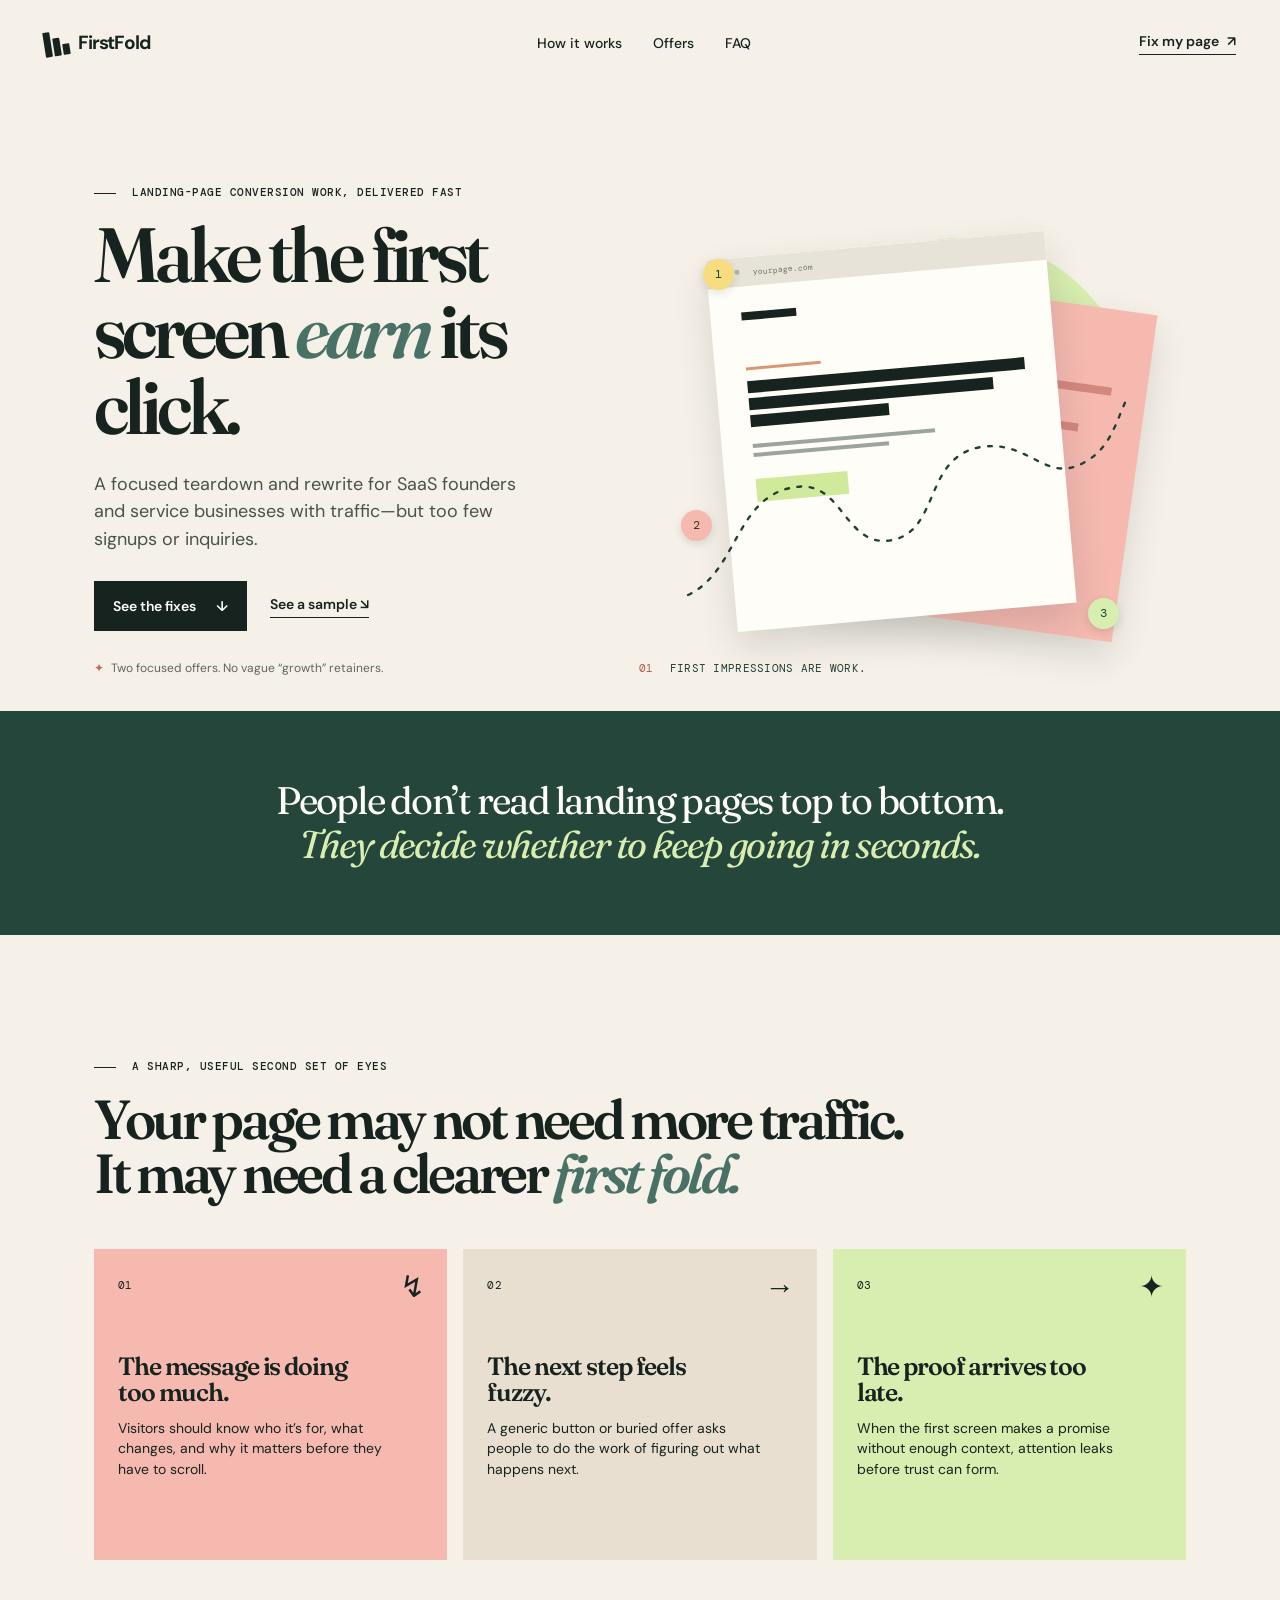
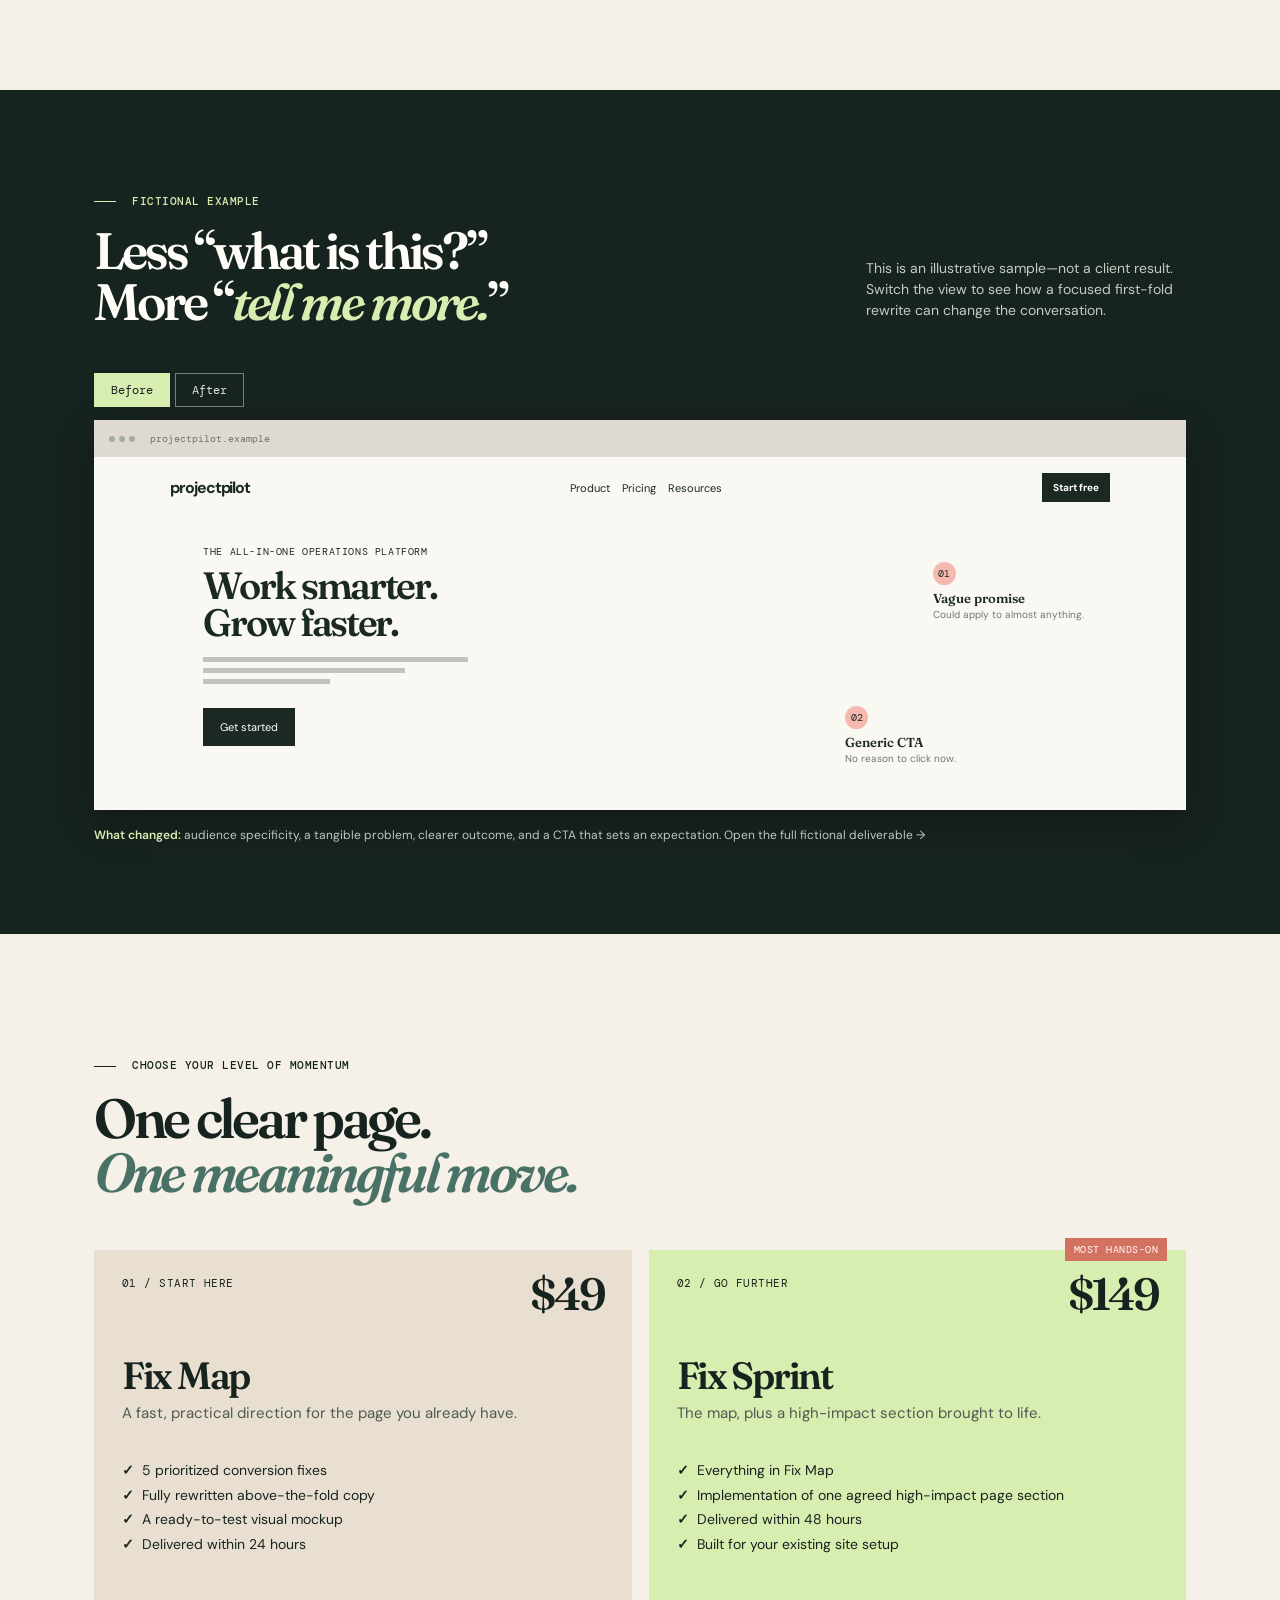
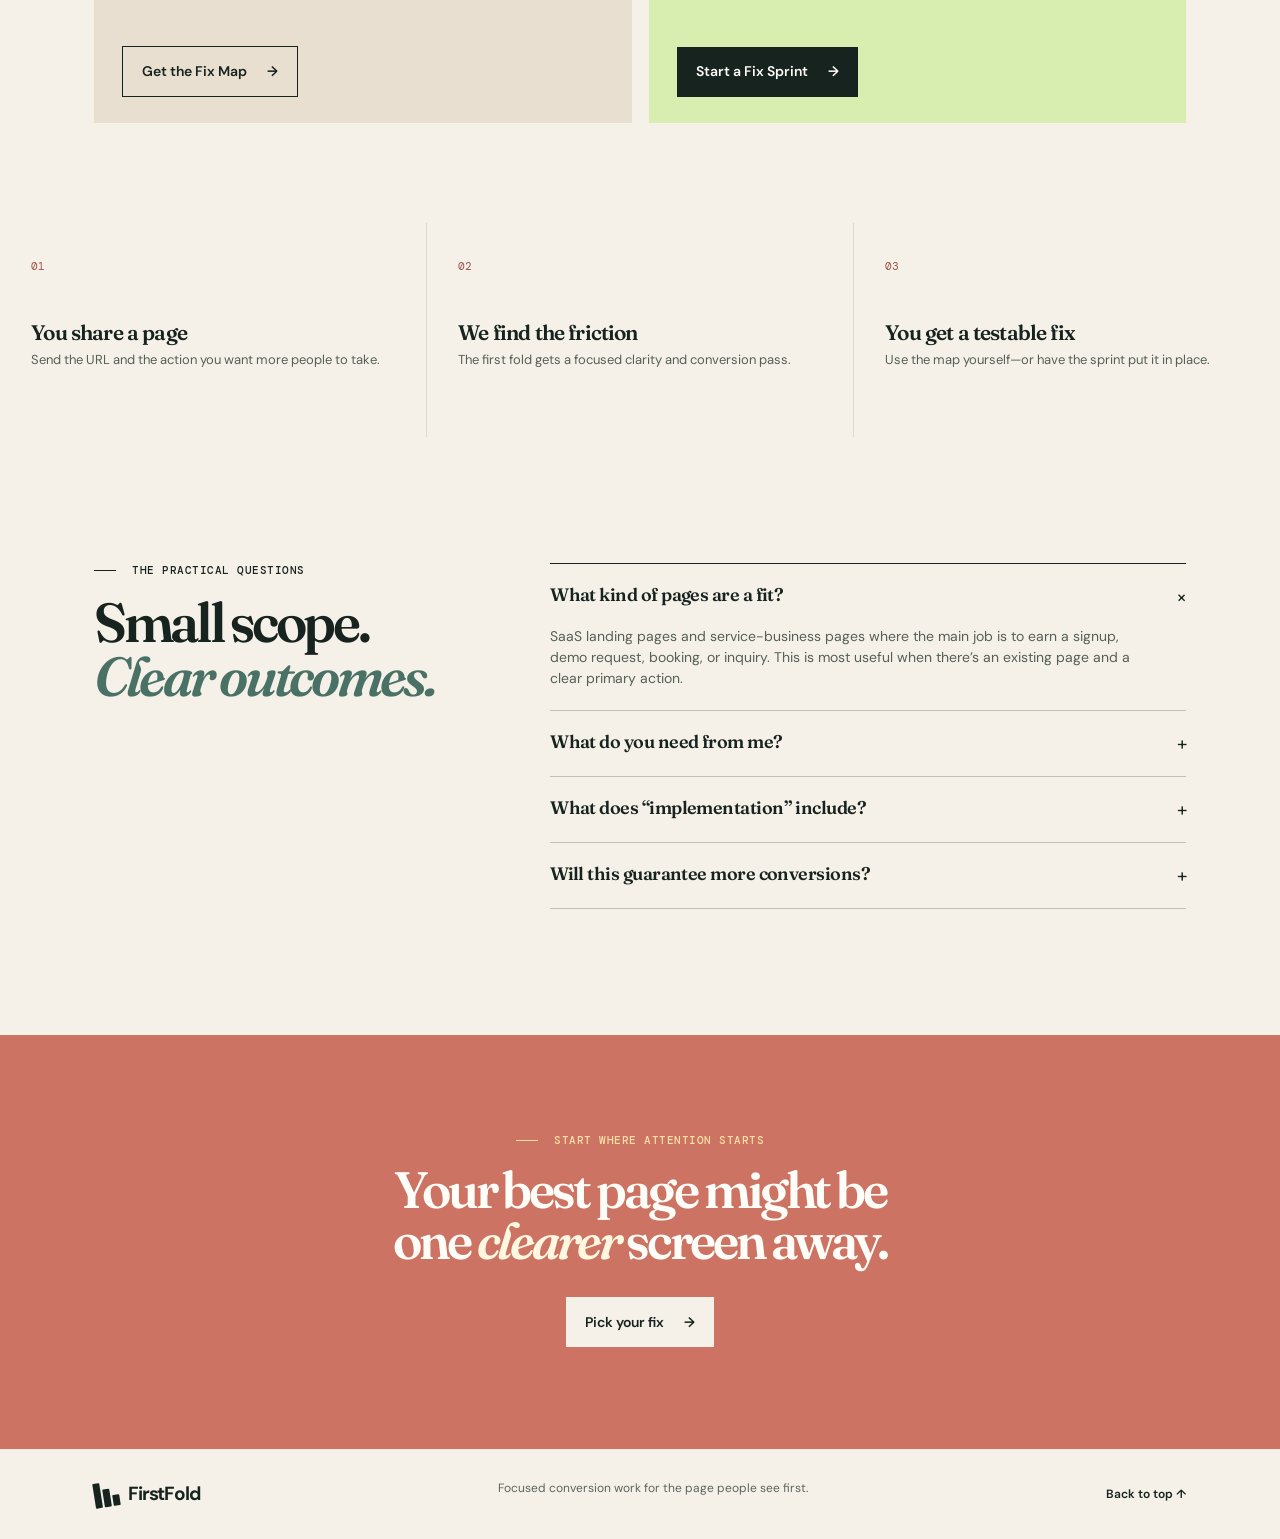
==== index.html @ fd140267 "Launch FirstFold conversion audit service" ====
<!doctype html>
<html lang="en">
  <head>
    <meta charset="utf-8" />
    <meta name="viewport" content="width=device-width, initial-scale=1" />
    <meta name="description" content="FirstFold finds and fixes the first-screen friction holding your landing page back." />
    <title>FirstFold — Make the first screen earn its click</title>
    <link rel="preconnect" href="https://fonts.googleapis.com" />
    <link rel="preconnect" href="https://fonts.gstatic.com" crossorigin />
    <link href="https://fonts.googleapis.com/css2?family=DM+Mono:wght@400;500&family=DM+Sans:opsz,wght@9..40,400;9..40,500;9..40,600;9..40,700&family=Fraunces:opsz,wght@9..144,600;9..144,700&display=swap" rel="stylesheet" />
    <link rel="stylesheet" href="styles.css" />
  </head>
  <body>
    <a class="skip-link" href="#main">Skip to content</a>

    <header class="site-header">
      <a class="brand" href="#top" aria-label="FirstFold home">
        <span class="brand-mark" aria-hidden="true"><i></i><i></i><i></i></span>
        <span>FirstFold</span>
      </a>
      <nav aria-label="Main navigation">
        <a href="#how-it-works">How it works</a>
        <a href="#offers">Offers</a>
        <a href="#faq">FAQ</a>
      </nav>
      <a class="header-cta" href="#offers">Fix my page <span aria-hidden="true">↗</span></a>
    </header>

    <main id="main">
      <section class="hero section" id="top">
        <div class="hero-copy">
          <p class="eyebrow"><span></span> Landing-page conversion work, delivered fast</p>
          <h1>Make the first screen <em>earn</em> its click.</h1>
          <p class="hero-lede">A focused teardown and rewrite for SaaS founders and service businesses with traffic—but too few signups or inquiries.</p>
          <div class="hero-actions">
            <a class="button button-dark" href="#offers">See the fixes <span aria-hidden="true">↓</span></a>
            <a class="text-link" href="#sample">See a sample <span aria-hidden="true">↘</span></a>
          </div>
          <p class="micro-proof"><span class="tiny-spark" aria-hidden="true">✦</span> Two focused offers. No vague “growth” retainers.</p>
        </div>

        <div class="hero-visual" aria-label="Illustration of a landing page being improved">
          <div class="sun-disc"></div>
          <div class="paper paper-back">
            <div class="paper-topline"></div>
            <div class="paper-lines"><i></i><i></i><i></i></div>
          </div>
          <div class="paper paper-front">
            <div class="browser-bar"><b></b><b></b><b></b><span>yourpage.com</span></div>
            <div class="page-body">
              <div class="mini-logo"></div>
              <div class="mini-eyebrow"></div>
              <div class="mini-heading"><i></i><i></i><i></i></div>
              <div class="mini-copy"><i></i><i></i></div>
              <div class="mini-button"></div>
            </div>
          </div>
          <div class="correction c-one">1</div>
          <div class="correction c-two">2</div>
          <div class="correction c-three">3</div>
          <svg class="scribble" viewBox="0 0 580 460" fill="none" aria-hidden="true"><path d="M52 397C107 371 102 286 172 282c44-2 48 65 95 57 53-9 34-89 96-99 54-8 70 45 116 12 22-15 28-42 39-65" stroke="currentColor" stroke-width="2.5" stroke-linecap="round" stroke-dasharray="4 9"/></svg>
          <p class="visual-note"><span>01</span> First impressions are work.</p>
        </div>
      </section>

      <section class="problem-band">
        <p>People don’t read landing pages top to bottom.</p>
        <p class="problem-emphasis">They decide whether to keep going in seconds.</p>
      </section>

      <section class="section diagnosis" id="how-it-works">
        <div class="section-intro">
          <p class="eyebrow"><span></span> A sharp, useful second set of eyes</p>
          <h2>Your page may not need more traffic.<br />It may need a clearer <em>first fold.</em></h2>
        </div>
        <div class="diagnosis-grid">
          <article class="diagnosis-card card-rose">
            <span class="card-number">01</span>
            <h3>The message is doing too much.</h3>
            <p>Visitors should know who it’s for, what changes, and why it matters before they have to scroll.</p>
            <span class="card-symbol" aria-hidden="true">↯</span>
          </article>
          <article class="diagnosis-card card-cream">
            <span class="card-number">02</span>
            <h3>The next step feels fuzzy.</h3>
            <p>A generic button or buried offer asks people to do the work of figuring out what happens next.</p>
            <span class="card-symbol" aria-hidden="true">→</span>
          </article>
          <article class="diagnosis-card card-green">
            <span class="card-number">03</span>
            <h3>The proof arrives too late.</h3>
            <p>When the first screen makes a promise without enough context, attention leaks before trust can form.</p>
            <span class="card-symbol" aria-hidden="true">✦</span>
          </article>
        </div>
      </section>

      <section class="sample-section" id="sample">
        <div class="sample-heading">
          <div>
            <p class="eyebrow eyebrow-light"><span></span> Fictional example</p>
            <h2>Less “what is this?”<br />More “<em>tell me more.</em>”</h2>
          </div>
          <p>This is an illustrative sample—not a client result. Switch the view to see how a focused first-fold rewrite can change the conversation.</p>
        </div>
        <div class="sample-controls" role="group" aria-label="Choose sample view">
          <button class="view-toggle is-active" type="button" data-view="before" aria-pressed="true">Before</button>
          <button class="view-toggle" type="button" data-view="after" aria-pressed="false">After</button>
        </div>
        <div class="sample-browser before" data-sample-browser>
          <div class="sample-browser-bar"><span class="sample-dots" aria-hidden="true"><i></i><i></i><i></i></span><span>projectpilot.example</span></div>
          <div class="sample-page">
            <div class="sample-nav"><strong>projectpilot</strong><span>Product &nbsp;&nbsp; Pricing &nbsp;&nbsp; Resources</span><b>Start free</b></div>
            <div class="before-content">
              <p>THE ALL-IN-ONE OPERATIONS PLATFORM</p>
              <h3>Work smarter.<br />Grow faster.</h3>
              <div class="sample-text-lines"><i></i><i></i><i></i></div>
              <button type="button">Get started</button>
            </div>
            <div class="after-content">
              <p>FOR 5–30 PERSON AGENCIES</p>
              <h3>Stop losing profitable work<br />to scattered project handoffs.</h3>
              <div class="after-copy">ProjectPilot puts briefs, ownership, and client approvals in one calm workspace—so your team can move from “who has this?” to done.</div>
              <button type="button">See how your team would use it <span aria-hidden="true">→</span></button>
              <small>Set up in a week. Built for client-service teams.</small>
            </div>
            <div class="sample-annotation annotation-one"><span>01</span><strong data-annotation-title>Vague promise</strong><p data-annotation-copy>Could apply to almost anything.</p></div>
            <div class="sample-annotation annotation-two"><span>02</span><strong data-annotation-two-title>Generic CTA</strong><p data-annotation-two-copy>No reason to click now.</p></div>
          </div>
        </div>
        <p class="sample-caption"><span>What changed:</span> audience specificity, a tangible problem, clearer outcome, and a CTA that sets an expectation. <a href="sample-report.html">Open the full fictional deliverable →</a></p>
      </section>

      <section class="section offers" id="offers">
        <div class="offers-heading">
          <p class="eyebrow"><span></span> Choose your level of momentum</p>
          <h2>One clear page.<br /><em>One meaningful move.</em></h2>
        </div>
        <div class="offer-grid">
          <article class="offer-card">
            <div class="offer-top"><span class="offer-index">01 / START HERE</span><span class="offer-price">$49</span></div>
            <h3>Fix Map</h3>
            <p class="offer-summary">A fast, practical direction for the page you already have.</p>
            <ul>
              <li>5 prioritized conversion fixes</li>
              <li>Fully rewritten above-the-fold copy</li>
              <li>A ready-to-test visual mockup</li>
              <li>Delivered within 24 hours</li>
            </ul>
            <a class="button button-outline checkout-link" data-checkout="fixMap" href="https://github.com/zaka33333-hash/firstfold/issues/new?template=audit-request.yml">Get the Fix Map <span aria-hidden="true">→</span></a>
          </article>
          <article class="offer-card offer-featured">
            <div class="popular-tag">MOST HANDS-ON</div>
            <div class="offer-top"><span class="offer-index">02 / GO FURTHER</span><span class="offer-price">$149</span></div>
            <h3>Fix Sprint</h3>
            <p class="offer-summary">The map, plus a high-impact section brought to life.</p>
            <ul>
              <li>Everything in Fix Map</li>
              <li>Implementation of one agreed high-impact page section</li>
              <li>Delivered within 48 hours</li>
              <li>Built for your existing site setup</li>
            </ul>
            <a class="button button-dark checkout-link" data-checkout="fixSprint" href="https://github.com/zaka33333-hash/firstfold/issues/new?template=audit-request.yml">Start a Fix Sprint <span aria-hidden="true">→</span></a>
          </article>
        </div>
        <div class="checkout-status" id="checkout-status" role="status" aria-live="polite" hidden></div>
      </section>

      <section class="process-strip">
        <div><span>01</span><strong>You share a page</strong><p>Send the URL and the action you want more people to take.</p></div>
        <div><span>02</span><strong>We find the friction</strong><p>The first fold gets a focused clarity and conversion pass.</p></div>
        <div><span>03</span><strong>You get a testable fix</strong><p>Use the map yourself—or have the sprint put it in place.</p></div>
      </section>

      <section class="faq section" id="faq">
        <div class="faq-title"><p class="eyebrow"><span></span> The practical questions</p><h2>Small scope.<br /><em>Clear outcomes.</em></h2></div>
        <div class="faq-list">
          <details open><summary>What kind of pages are a fit?<span aria-hidden="true">+</span></summary><p>SaaS landing pages and service-business pages where the main job is to earn a signup, demo request, booking, or inquiry. This is most useful when there’s an existing page and a clear primary action.</p></details>
          <details><summary>What do you need from me?<span aria-hidden="true">+</span></summary><p>The page URL, the primary action you want visitors to take, and any relevant context about your offer or audience. For a Fix Sprint, we’ll also confirm the single section to implement.</p></details>
          <details><summary>What does “implementation” include?<span aria-hidden="true">+</span></summary><p>One agreed high-impact page section, implemented in the practical format your current site allows. It doesn’t include a full redesign, new site build, or ongoing development work.</p></details>
          <details><summary>Will this guarantee more conversions?<span aria-hidden="true">+</span></summary><p>No. Conversion depends on traffic quality, offer, market, and much more. FirstFold gives you a sharper page and a concrete change to test—not a promise of a particular result.</p></details>
        </div>
      </section>

      <section class="closing">
        <p class="eyebrow eyebrow-light"><span></span> Start where attention starts</p>
        <h2>Your best page might be<br />one <em>clearer</em> screen away.</h2>
        <a class="button button-light" href="#offers">Pick your fix <span aria-hidden="true">→</span></a>
      </section>
    </main>

    <footer>
      <a class="brand" href="#top"><span class="brand-mark" aria-hidden="true"><i></i><i></i><i></i></span><span>FirstFold</span></a>
      <p>Focused conversion work for the page people see first.</p>
      <a href="#top">Back to top ↑</a>
    </footer>
    <script src="script.js"></script>
  </body>
</html>
---- styles.css ----
:root {
  --ink: #17231f;
  --muted: #5d675f;
  --cream: #f5f0e8;
  --paper: #fffdf8;
  --line: #d9d5cb;
  --green: #d8edb0;
  --moss: #25463b;
  --rose: #f5b9b0;
  --yellow: #f7dd80;
  --display: "Fraunces", Georgia, serif;
  --sans: "DM Sans", Arial, sans-serif;
  --mono: "DM Mono", monospace;
}

* { box-sizing: border-box; }
html { scroll-behavior: smooth; }
body { margin: 0; color: var(--ink); background: var(--cream); font-family: var(--sans); font-size: 16px; line-height: 1.5; }
a { color: inherit; text-decoration: none; }
button { font: inherit; }
.skip-link { position: fixed; z-index: 20; top: -100px; left: 1rem; background: var(--ink); color: white; padding: .75rem 1rem; }
.skip-link:focus { top: 1rem; }
.site-header { max-width: 1260px; height: 86px; margin: auto; padding: 0 34px; display: flex; align-items: center; justify-content: space-between; }
.brand { display: inline-flex; align-items: center; gap: 9px; font-size: 19px; font-weight: 700; letter-spacing: -.06em; }
.brand-mark { width: 25px; height: 25px; display: inline-flex; gap: 2px; transform: rotate(-9deg); }
.brand-mark i { display: block; width: 7px; background: var(--ink); border-radius: 1px; }
.brand-mark i:nth-child(1) { height: 25px; }.brand-mark i:nth-child(2) { height: 18px; margin-top: 7px; }.brand-mark i:nth-child(3) { height: 11px; margin-top: 14px; }
nav { display: flex; gap: 31px; font-size: 14px; font-weight: 500; }
nav a:hover, footer > a:last-child:hover { text-decoration: underline; text-underline-offset: 4px; }
.header-cta { border-bottom: 1px solid var(--ink); font-size: 14px; font-weight: 600; padding-bottom: 2px; }
.header-cta span { margin-left: 5px; }
.section { max-width: 1160px; margin: auto; padding-left: 34px; padding-right: 34px; }
.hero { min-height: 625px; padding-top: 77px; display: grid; grid-template-columns: .95fr 1.05fr; gap: 50px; align-items: center; }
.eyebrow { margin: 0 0 18px; font: 500 11px/1.3 var(--mono); letter-spacing: .045em; text-transform: uppercase; }
.eyebrow span { display: inline-block; width: 22px; border-top: 1px solid currentColor; vertical-align: middle; margin-right: 9px; }
h1, h2, h3, p { margin-top: 0; }
h1, h2 { font-family: var(--display); letter-spacing: -.06em; line-height: .99; font-weight: 600; }
h1 { max-width: 590px; margin-bottom: 26px; font-size: clamp(3.6rem, 6vw, 5.85rem); }
h1 em, h2 em { color: #497166; font-style: italic; }
.hero-lede { max-width: 435px; margin-bottom: 28px; color: #48534c; font-size: 18px; line-height: 1.52; }
.hero-actions { display: flex; align-items: center; gap: 23px; }
.button { min-height: 50px; padding: 14px 19px; display: inline-flex; justify-content: center; align-items: center; gap: 20px; font-size: 14px; font-weight: 600; transition: transform .2s ease, background .2s ease; }
.button:hover { transform: translateY(-2px); }
.button-dark { background: var(--ink); color: #fffdf8; }
.button-outline { border: 1px solid var(--ink); }
.button-light { background: #f5f0e8; color: var(--ink); }
.text-link { border-bottom: 1px solid var(--ink); font-size: 14px; font-weight: 600; padding-bottom: 2px; }
.micro-proof { margin-top: 28px; color: var(--muted); font-size: 12px; }.tiny-spark { color: #c06a50; margin-right: 4px; }
.hero-visual { position: relative; min-height: 475px; color: #213f35; }
.sun-disc { position: absolute; width: 345px; height: 345px; top: 38px; right: 52px; background: var(--green); border-radius: 50%; }
.paper { position: absolute; box-shadow: 0 16px 36px rgba(35,43,36,.14); }
.paper-back { width: 300px; height: 330px; top: 93px; right: 50px; background: var(--rose); transform: rotate(8deg); padding: 35px; }
.paper-topline { width: 90px; border-top: 7px solid #c76e61; }.paper-lines { margin-top: 36px; }.paper-lines i { height: 8px; display: block; background: #d4877c; margin: 12px 0; }.paper-lines i:nth-child(2) { width: 73%; }.paper-lines i:nth-child(3) { width: 88%; }
.paper-front { width: 340px; height: 373px; top: 45px; right: 125px; background: var(--paper); transform: rotate(-5deg); overflow: hidden; }
.browser-bar { height: 29px; background: #e8e3d9; display: flex; align-items: center; padding: 0 10px; gap: 4px; font: 8px var(--mono); color: #69736b; }.browser-bar b { width: 5px; height: 5px; background: #aeb5aa; border-radius: 50%; }.browser-bar span { margin-left: 9px; }
.page-body { padding: 26px 31px; }.mini-logo { width: 55px; height: 8px; background: var(--ink); }.mini-eyebrow { width: 75px; border-top: 3px solid #d99676; margin-top: 47px; }.mini-heading { margin-top: 11px; }.mini-heading i, .mini-copy i { display: block; height: 12px; background: var(--ink); margin-top: 5px; }.mini-heading i:nth-child(2) { width: 88%; }.mini-heading i:nth-child(3) { width: 50%; }.mini-copy { margin-top: 17px; }.mini-copy i { height: 4px; width: 66%; background: #9ca59d; }.mini-copy i:nth-child(2) { width: 49%; }.mini-button { margin-top: 22px; width: 92px; height: 23px; background: #d1e99a; }
.correction { position: absolute; z-index: 2; width: 31px; height: 31px; border-radius: 50%; display: grid; place-items: center; background: var(--yellow); font: 12px var(--mono); box-shadow: 0 3px 8px rgba(20,30,20,.12); }.c-one { top: 59px; left: 64px; }.c-two { top: 310px; left: 42px; background: var(--rose); }.c-three { right: 67px; bottom: 46px; background: var(--green); }
.scribble { position: absolute; inset: 0; width: 100%; height: 100%; }.visual-note { position: absolute; left: 0; bottom: 0; margin: 0; font: 11px var(--mono); text-transform: uppercase; letter-spacing: .025em; }.visual-note span { color: #b65646; margin-right: 9px; }
.problem-band { padding: 67px 34px 69px; background: var(--moss); color: #fffdf8; text-align: center; }.problem-band p { margin: 0; font: 400 clamp(1.65rem,3vw,2.8rem)/1.15 var(--display); letter-spacing: -.045em; }.problem-band .problem-emphasis { color: var(--green); font-style: italic; }
.diagnosis { padding-top: 124px; padding-bottom: 130px; }.section-intro h2, .offers-heading h2, .faq h2 { margin-bottom: 48px; font-size: clamp(2.65rem, 4.3vw, 4.55rem); }.diagnosis-grid { display: grid; grid-template-columns: repeat(3,1fr); gap: 16px; }.diagnosis-card { min-height: 311px; position: relative; padding: 23px 24px; }.card-rose { background: var(--rose); }.card-cream { background: #e9dfd0; }.card-green { background: var(--green); }.card-number, .offer-index { font: 11px var(--mono); letter-spacing: .04em; }.diagnosis-card h3 { max-width: 250px; margin: 57px 0 13px; font: 600 25px/1.05 var(--display); letter-spacing: -.045em; }.diagnosis-card p { max-width: 280px; margin: 0; font-size: 14px; line-height: 1.45; }.card-symbol { position: absolute; right: 22px; top: 19px; font: 30px var(--display); }
.sample-section { background: var(--ink); color: #fbf7ec; padding: 104px max(34px, calc((100vw - 1092px)/2)) 90px; }.sample-heading { display: flex; align-items: end; justify-content: space-between; gap: 45px; }.eyebrow-light { color: var(--green); }.sample-heading h2, .closing h2 { margin: 0; font-size: clamp(2.6rem, 4vw, 4.35rem); color: #fffdf8; }.sample-heading h2 em, .closing h2 em { color: var(--green); }.sample-heading > p { max-width: 320px; margin: 0 0 6px; color: #c2ccc2; font-size: 14px; }.sample-controls { margin: 46px 0 13px; display: flex; gap: 5px; }.view-toggle { border: 1px solid #74837a; color: #dfe4da; background: transparent; padding: 8px 16px; cursor: pointer; font: 12px var(--mono); }.view-toggle.is-active { background: var(--green); color: var(--ink); border-color: var(--green); }
.sample-browser { overflow: hidden; background: #f6f3ed; color: #1b2923; min-height: 390px; box-shadow: 0 14px 36px rgba(0,0,0,.25); }.sample-browser-bar { height: 37px; padding: 0 15px; display: flex; align-items: center; gap: 15px; background: #dedad1; color: #6f756e; font: 10px var(--mono); }.sample-dots { display: flex; gap: 4px; }.sample-dots i { width: 6px; height: 6px; border-radius: 100%; background: #a5aaa2; }.sample-page { height: 353px; position: relative; background: #faf8f3; overflow: hidden; }.sample-nav { height: 61px; padding: 0 7%; display: flex; align-items: center; justify-content: space-between; font-size: 11px; }.sample-nav strong { font-size: 16px; letter-spacing: -.07em; }.sample-nav b { padding: 7px 11px; background: #1c2923; color: white; font-size: 10px; }.before-content, .after-content { position: absolute; top: 88px; left: 10%; transition: opacity .25s ease, transform .25s ease; }.before-content { max-width: 420px; }.before-content p, .after-content p { margin-bottom: 10px; font: 10px var(--mono); letter-spacing: .06em; }.before-content h3, .after-content h3 { margin-bottom: 15px; font: 600 38px/.97 var(--display); letter-spacing: -.06em; }.sample-text-lines { width: 265px; }.sample-text-lines i { display: block; height: 5px; margin: 6px 0; background: #c1c3bc; }.sample-text-lines i:nth-child(2) { width: 76%; }.sample-text-lines i:nth-child(3) { width: 48%; }.before-content button, .after-content button { border: 0; margin-top: 18px; background: #1c2923; color: white; padding: 11px 17px; font-size: 11px; }.after-content { max-width: 570px; opacity: 0; transform: translateY(10px); pointer-events: none; }.after-content h3 { font-size: 32px; }.after-copy { max-width: 460px; font-size: 13px; line-height: 1.42; }.after-content button { background: #ca6e5e; }.after-content small { display: block; margin-top: 13px; color: #6d766e; font-size: 10px; }.sample-browser.after .before-content { opacity: 0; transform: translateY(-10px); pointer-events: none; }.sample-browser.after .after-content { opacity: 1; transform: translateY(0); pointer-events: auto; }.sample-annotation { position: absolute; z-index: 2; width: 155px; font-size: 10px; line-height: 1.2; }.sample-annotation span { display: inline-grid; place-items: center; width: 23px; height: 23px; margin-bottom: 5px; background: var(--rose); border-radius: 50%; font: 10px var(--mono); }.sample-annotation strong { display: block; font: 600 13px var(--display); }.sample-annotation p { margin: 3px 0; color: #707871; }.annotation-one { top: 105px; right: 9%; }.annotation-two { bottom: 42px; right: 17%; }.sample-browser.after .annotation-one span, .sample-browser.after .annotation-two span { background: var(--green); }.sample-caption { margin: 16px 0 0; color: #bec7bf; font-size: 12px; }.sample-caption span { color: var(--green); font-weight: 600; }
.offers { padding-top: 124px; padding-bottom: 100px; }.offers-heading h2 { margin-bottom: 50px; }.offer-grid { display: grid; grid-template-columns: repeat(2,1fr); gap: 17px; }.offer-card { min-height: 473px; position: relative; padding: 26px 28px; background: #e9dfd0; display: flex; flex-direction: column; }.offer-featured { background: var(--green); }.offer-top { display: flex; justify-content: space-between; align-items: start; }.offer-price { font: 600 45px/.8 var(--display); letter-spacing: -.07em; }.offer-card h3 { margin: 45px 0 7px; font: 600 38px/1 var(--display); letter-spacing: -.06em; }.offer-summary { color: #4e5a52; font-size: 15px; }.offer-card ul { list-style: none; padding: 0; margin: 19px 0 25px; font-size: 14px; line-height: 1.75; }.offer-card li::before { content: "✓"; margin-right: 8px; font-weight: 700; }.offer-card .button { margin-top: auto; align-self: flex-start; }.popular-tag { position: absolute; top: -12px; right: 19px; padding: 5px 9px; background: #d37260; color: white; font: 10px var(--mono); letter-spacing: .05em; }.checkout-status { margin-top: 22px; border: 1px solid #c6a956; padding: 13px 17px; background: #fff8d9; color: #4a3a10; font-size: 14px; }.checkout-status[hidden] { display: none; }
.process-strip { background: #e0d7c8; display: grid; grid-template-columns: repeat(3,1fr); gap: 1px; }.process-strip > div { min-height: 214px; padding: 30px max(27px, calc((100vw - 1092px)/6)); background: var(--cream); }.process-strip span { font: 11px var(--mono); color: #9c5449; }.process-strip strong { display: block; margin: 45px 0 7px; font: 600 21px/1 var(--display); letter-spacing: -.04em; }.process-strip p { margin: 0; font-size: 13px; color: #566057; }
.faq { padding-top: 126px; padding-bottom: 126px; display: grid; grid-template-columns: .77fr 1.23fr; gap: 58px; }.faq h2 { margin-bottom: 0; }.faq-list { border-top: 1px solid var(--ink); }.faq details { border-bottom: 1px solid #bfc0b9; }.faq summary { padding: 20px 0; display: flex; justify-content: space-between; gap: 12px; list-style: none; cursor: pointer; font: 600 18px/1.25 var(--display); letter-spacing: -.03em; }.faq summary::-webkit-details-marker { display: none; }.faq summary span { font: 19px var(--sans); transition: transform .15s; }.faq details[open] summary span { transform: rotate(45deg); }.faq details p { max-width: 610px; margin: -3px 32px 21px 0; color: #566057; font-size: 14px; }
.closing { background: #cc7363; color: white; padding: 98px 34px 102px; text-align: center; }.closing .eyebrow { color: #f9e1a5; }.closing h2 { margin-bottom: 31px; }.closing h2 em { color: #fff7df; }
footer { max-width: 1160px; margin: auto; padding: 30px 34px; display: flex; align-items: center; justify-content: space-between; font-size: 12px; color: #5c665e; }footer .brand { color: var(--ink); } footer > a:last-child { color: var(--ink); font-weight: 600; }
@media (max-width: 760px) { .site-header { height: 69px; padding: 0 20px; } nav { display: none; }.header-cta { font-size: 12px; }.section { padding-left: 20px; padding-right: 20px; }.hero { min-height: 0; padding-top: 51px; padding-bottom: 58px; grid-template-columns: 1fr; gap: 20px; }.hero-visual { min-height: 390px; transform: scale(.88); transform-origin: top center; margin-bottom: -40px; }.sun-disc { right: 7%; }.paper-front { right: 18%; }.paper-back { right: 2%; } h1 { font-size: clamp(3.25rem, 15vw, 4.6rem); }.hero-lede { font-size: 16px; }.problem-band { padding: 50px 20px; }.diagnosis, .offers { padding-top: 79px; padding-bottom: 80px; }.section-intro h2, .offers-heading h2, .faq h2 { margin-bottom: 33px; }.diagnosis-grid, .offer-grid { grid-template-columns: 1fr; }.diagnosis-card { min-height: 256px; }.sample-section { padding: 75px 20px 65px; }.sample-heading { display: block; }.sample-heading > p { margin-top: 22px; }.sample-controls { margin-top: 31px; }.sample-page { height: 395px; }.sample-nav { padding: 0 5%; }.sample-nav span { display: none; }.before-content, .after-content { top: 91px; left: 7%; }.before-content h3 { font-size: 32px; }.after-content h3 { font-size: 26px; }.after-copy { max-width: 285px; }.sample-annotation { width: 100px; }.annotation-one { top: 254px; right: 7%; }.annotation-two { bottom: 14px; right: 8%; }.sample-caption { line-height: 1.5; }.offer-card { min-height: 440px; }.process-strip { grid-template-columns: 1fr; }.process-strip > div { min-height: 170px; padding: 27px 20px; }.process-strip strong { margin-top: 27px; }.faq { padding-top: 80px; padding-bottom: 80px; grid-template-columns: 1fr; gap: 35px; }.closing { padding: 77px 20px; } footer { padding: 25px 20px; flex-wrap: wrap; gap: 13px; } footer p { order: 3; width: 100%; margin: 0; } }
@media (max-width: 420px) { .hero-visual { transform: scale(.73); margin: -20px -50px -96px; }.paper-front { right: 20%; }.sample-nav b { padding: 6px; }.sample-annotation { display: none; }.sample-page { height: 365px; }.after-content h3 { font-size: 23px; } }
@media (prefers-reduced-motion: reduce) { html { scroll-behavior: auto; } *, *::before, *::after { transition-duration: .01ms !important; animation-duration: .01ms !important; } }
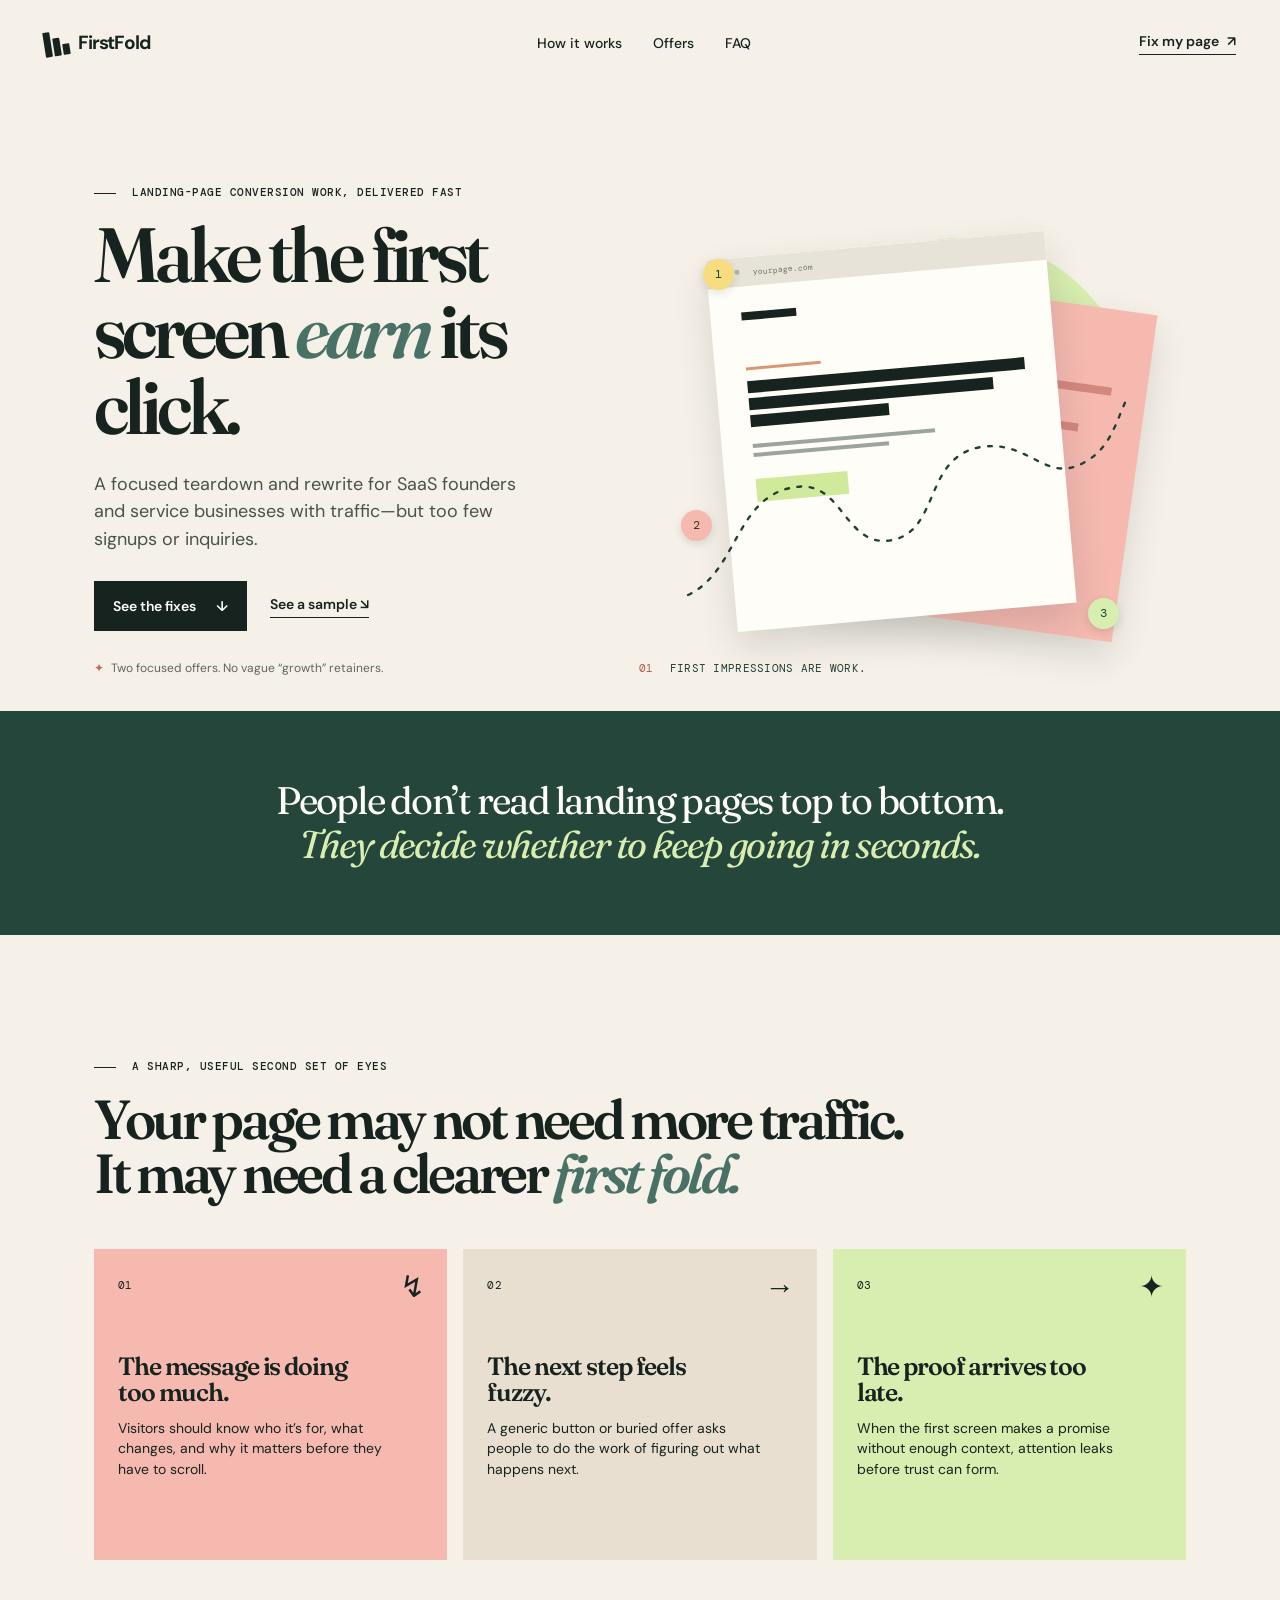
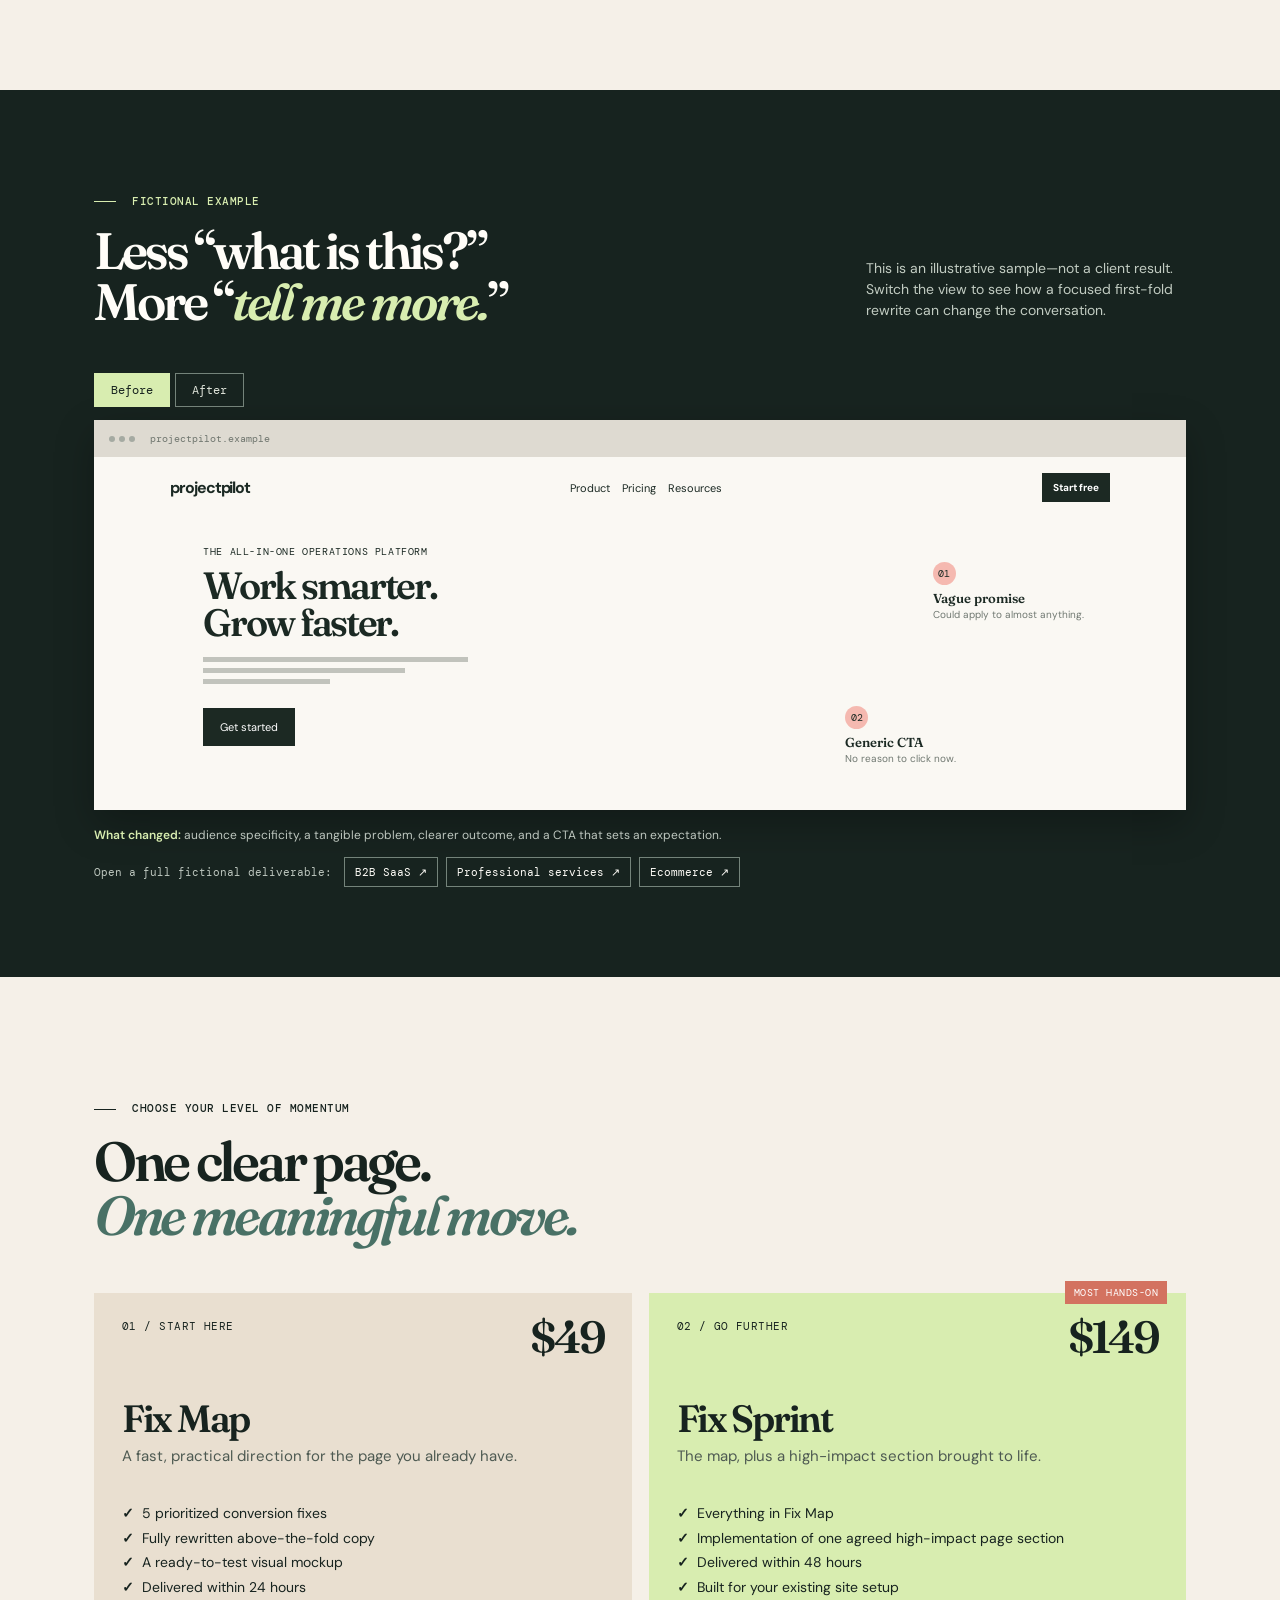
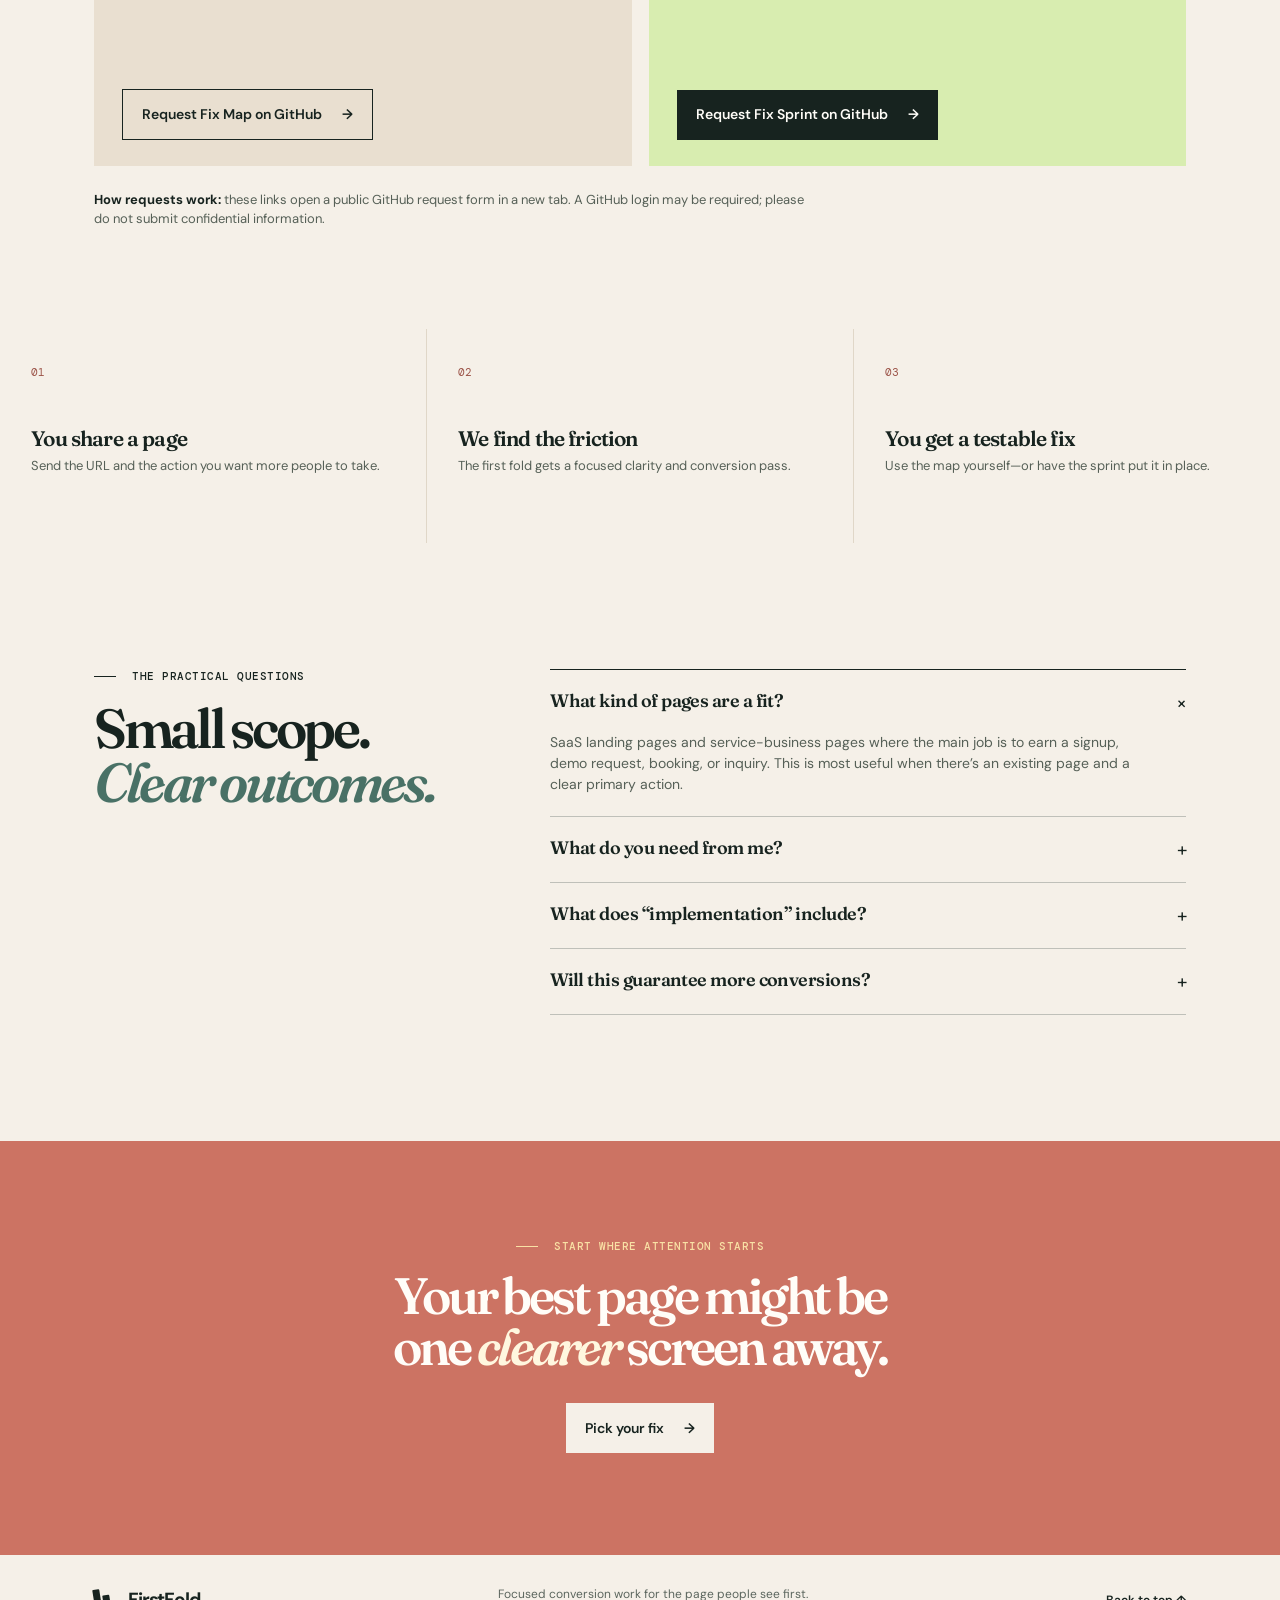
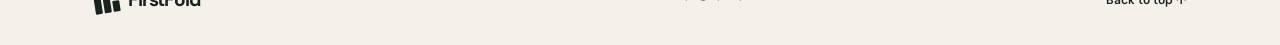
==== commit 453b35bb: "Add vertical proof and discovery metadata" ====
--- a/index.html
+++ b/index.html
@@ -3,8 +3,57 @@
   <head>
     <meta charset="utf-8" />
     <meta name="viewport" content="width=device-width, initial-scale=1" />
-    <meta name="description" content="FirstFold finds and fixes the first-screen friction holding your landing page back." />
-    <title>FirstFold — Make the first screen earn its click</title>
+    <meta name="description" content="Get five prioritized landing-page fixes, a rewritten first fold, and a test-ready mockup for $49—delivered within 24 hours." />
+    <meta name="robots" content="index,follow" />
+    <title>$49 Landing Page Audit in 24 Hours | FirstFold</title>
+    <link rel="canonical" href="https://zaka33333-hash.github.io/firstfold/" />
+    <link rel="icon" href="favicon.svg" type="image/svg+xml" />
+    <link rel="apple-touch-icon" href="favicon.svg" />
+    <meta property="og:type" content="website" />
+    <meta property="og:site_name" content="FirstFold" />
+    <meta property="og:title" content="FirstFold — Make the first screen earn its click" />
+    <meta property="og:description" content="Focused landing-page conversion work: a practical teardown, rewrite, and optional implementation for your first screen." />
+    <meta property="og:url" content="https://zaka33333-hash.github.io/firstfold/" />
+    <meta property="og:image" content="https://zaka33333-hash.github.io/firstfold/social-preview.png" />
+    <meta property="og:image:type" content="image/png" />
+    <meta property="og:image:width" content="1200" />
+    <meta property="og:image:height" content="630" />
+    <meta property="og:image:alt" content="FirstFold: Make the first screen earn its click." />
+    <meta name="twitter:card" content="summary_large_image" />
+    <meta name="twitter:title" content="FirstFold — Make the first screen earn its click" />
+    <meta name="twitter:description" content="Focused landing-page conversion work for the page people see first." />
+    <meta name="twitter:image" content="https://zaka33333-hash.github.io/firstfold/social-preview.png" />
+    <meta name="twitter:image:alt" content="FirstFold: Make the first screen earn its click." />
+    <script type="application/ld+json">
+      {
+        "@context": "https://schema.org",
+        "@type": "ProfessionalService",
+        "name": "FirstFold",
+        "url": "https://zaka33333-hash.github.io/firstfold/",
+        "description": "Focused landing-page conversion work: practical first-screen teardowns, rewrites, and optional implementation.",
+        "areaServed": "Worldwide",
+        "hasOfferCatalog": {
+          "@type": "OfferCatalog",
+          "name": "FirstFold services",
+          "itemListElement": [
+            {
+              "@type": "Offer",
+              "name": "Fix Map",
+              "price": "49",
+              "priceCurrency": "USD",
+              "description": "Five prioritized conversion fixes, rewritten above-the-fold copy, a visual mockup, and test hypotheses."
+            },
+            {
+              "@type": "Offer",
+              "name": "Fix Sprint",
+              "price": "149",
+              "priceCurrency": "USD",
+              "description": "Fix Map plus implementation of one agreed high-impact page section."
+            }
+          ]
+        }
+      }
+    </script>
     <link rel="preconnect" href="https://fonts.googleapis.com" />
     <link rel="preconnect" href="https://fonts.gstatic.com" crossorigin />
     <link href="https://fonts.googleapis.com/css2?family=DM+Mono:wght@400;500&family=DM+Sans:opsz,wght@9..40,400;9..40,500;9..40,600;9..40,700&family=Fraunces:opsz,wght@9..144,600;9..144,700&display=swap" rel="stylesheet" />
@@ -128,7 +177,13 @@
             <div class="sample-annotation annotation-two"><span>02</span><strong data-annotation-two-title>Generic CTA</strong><p data-annotation-two-copy>No reason to click now.</p></div>
           </div>
         </div>
-        <p class="sample-caption"><span>What changed:</span> audience specificity, a tangible problem, clearer outcome, and a CTA that sets an expectation. <a href="sample-report.html">Open the full fictional deliverable →</a></p>
+        <p class="sample-caption"><span>What changed:</span> audience specificity, a tangible problem, clearer outcome, and a CTA that sets an expectation.</p>
+        <nav class="sample-library" aria-label="Fictional sample audit library">
+          <span>Open a full fictional deliverable:</span>
+          <a href="sample-saas.html">B2B SaaS <span aria-hidden="true">↗</span></a>
+          <a href="sample-services.html">Professional services <span aria-hidden="true">↗</span></a>
+          <a href="sample-report.html">Ecommerce <span aria-hidden="true">↗</span></a>
+        </nav>
       </section>
 
       <section class="section offers" id="offers">
@@ -147,7 +202,7 @@
               <li>A ready-to-test visual mockup</li>
               <li>Delivered within 24 hours</li>
             </ul>
-            <a class="button button-outline checkout-link" data-checkout="fixMap" href="https://github.com/zaka33333-hash/firstfold/issues/new?template=audit-request.yml">Get the Fix Map <span aria-hidden="true">→</span></a>
+            <a class="button button-outline checkout-link" data-checkout="fixMap" href="https://github.com/zaka33333-hash/firstfold/issues/new?template=audit-request.yml" target="_blank" rel="noopener noreferrer" aria-describedby="request-path">Request Fix Map on GitHub <span aria-hidden="true">→</span></a>
           </article>
           <article class="offer-card offer-featured">
             <div class="popular-tag">MOST HANDS-ON</div>
@@ -160,9 +215,10 @@
               <li>Delivered within 48 hours</li>
               <li>Built for your existing site setup</li>
             </ul>
-            <a class="button button-dark checkout-link" data-checkout="fixSprint" href="https://github.com/zaka33333-hash/firstfold/issues/new?template=audit-request.yml">Start a Fix Sprint <span aria-hidden="true">→</span></a>
-          </article>
-        </div>
+            <a class="button button-dark checkout-link" data-checkout="fixSprint" href="https://github.com/zaka33333-hash/firstfold/issues/new?template=audit-request.yml" target="_blank" rel="noopener noreferrer" aria-describedby="request-path">Request Fix Sprint on GitHub <span aria-hidden="true">→</span></a>
+          </article>
+        </div>
+        <p class="request-path" id="request-path"><strong>How requests work:</strong> these links open a public GitHub request form in a new tab. A GitHub login may be required; please do not submit confidential information.</p>
         <div class="checkout-status" id="checkout-status" role="status" aria-live="polite" hidden></div>
       </section>
 
--- a/styles.css
+++ b/styles.css
@@ -60,11 +60,14 @@
 .diagnosis { padding-top: 124px; padding-bottom: 130px; }.section-intro h2, .offers-heading h2, .faq h2 { margin-bottom: 48px; font-size: clamp(2.65rem, 4.3vw, 4.55rem); }.diagnosis-grid { display: grid; grid-template-columns: repeat(3,1fr); gap: 16px; }.diagnosis-card { min-height: 311px; position: relative; padding: 23px 24px; }.card-rose { background: var(--rose); }.card-cream { background: #e9dfd0; }.card-green { background: var(--green); }.card-number, .offer-index { font: 11px var(--mono); letter-spacing: .04em; }.diagnosis-card h3 { max-width: 250px; margin: 57px 0 13px; font: 600 25px/1.05 var(--display); letter-spacing: -.045em; }.diagnosis-card p { max-width: 280px; margin: 0; font-size: 14px; line-height: 1.45; }.card-symbol { position: absolute; right: 22px; top: 19px; font: 30px var(--display); }
 .sample-section { background: var(--ink); color: #fbf7ec; padding: 104px max(34px, calc((100vw - 1092px)/2)) 90px; }.sample-heading { display: flex; align-items: end; justify-content: space-between; gap: 45px; }.eyebrow-light { color: var(--green); }.sample-heading h2, .closing h2 { margin: 0; font-size: clamp(2.6rem, 4vw, 4.35rem); color: #fffdf8; }.sample-heading h2 em, .closing h2 em { color: var(--green); }.sample-heading > p { max-width: 320px; margin: 0 0 6px; color: #c2ccc2; font-size: 14px; }.sample-controls { margin: 46px 0 13px; display: flex; gap: 5px; }.view-toggle { border: 1px solid #74837a; color: #dfe4da; background: transparent; padding: 8px 16px; cursor: pointer; font: 12px var(--mono); }.view-toggle.is-active { background: var(--green); color: var(--ink); border-color: var(--green); }
 .sample-browser { overflow: hidden; background: #f6f3ed; color: #1b2923; min-height: 390px; box-shadow: 0 14px 36px rgba(0,0,0,.25); }.sample-browser-bar { height: 37px; padding: 0 15px; display: flex; align-items: center; gap: 15px; background: #dedad1; color: #6f756e; font: 10px var(--mono); }.sample-dots { display: flex; gap: 4px; }.sample-dots i { width: 6px; height: 6px; border-radius: 100%; background: #a5aaa2; }.sample-page { height: 353px; position: relative; background: #faf8f3; overflow: hidden; }.sample-nav { height: 61px; padding: 0 7%; display: flex; align-items: center; justify-content: space-between; font-size: 11px; }.sample-nav strong { font-size: 16px; letter-spacing: -.07em; }.sample-nav b { padding: 7px 11px; background: #1c2923; color: white; font-size: 10px; }.before-content, .after-content { position: absolute; top: 88px; left: 10%; transition: opacity .25s ease, transform .25s ease; }.before-content { max-width: 420px; }.before-content p, .after-content p { margin-bottom: 10px; font: 10px var(--mono); letter-spacing: .06em; }.before-content h3, .after-content h3 { margin-bottom: 15px; font: 600 38px/.97 var(--display); letter-spacing: -.06em; }.sample-text-lines { width: 265px; }.sample-text-lines i { display: block; height: 5px; margin: 6px 0; background: #c1c3bc; }.sample-text-lines i:nth-child(2) { width: 76%; }.sample-text-lines i:nth-child(3) { width: 48%; }.before-content button, .after-content button { border: 0; margin-top: 18px; background: #1c2923; color: white; padding: 11px 17px; font-size: 11px; }.after-content { max-width: 570px; opacity: 0; transform: translateY(10px); pointer-events: none; }.after-content h3 { font-size: 32px; }.after-copy { max-width: 460px; font-size: 13px; line-height: 1.42; }.after-content button { background: #ca6e5e; }.after-content small { display: block; margin-top: 13px; color: #6d766e; font-size: 10px; }.sample-browser.after .before-content { opacity: 0; transform: translateY(-10px); pointer-events: none; }.sample-browser.after .after-content { opacity: 1; transform: translateY(0); pointer-events: auto; }.sample-annotation { position: absolute; z-index: 2; width: 155px; font-size: 10px; line-height: 1.2; }.sample-annotation span { display: inline-grid; place-items: center; width: 23px; height: 23px; margin-bottom: 5px; background: var(--rose); border-radius: 50%; font: 10px var(--mono); }.sample-annotation strong { display: block; font: 600 13px var(--display); }.sample-annotation p { margin: 3px 0; color: #707871; }.annotation-one { top: 105px; right: 9%; }.annotation-two { bottom: 42px; right: 17%; }.sample-browser.after .annotation-one span, .sample-browser.after .annotation-two span { background: var(--green); }.sample-caption { margin: 16px 0 0; color: #bec7bf; font-size: 12px; }.sample-caption span { color: var(--green); font-weight: 600; }
+.sample-library { margin-top: 13px; display: flex; flex-wrap: wrap; align-items: center; gap: 8px; font: 11px var(--mono); }.sample-library > span { margin-right: 4px; color: #bec7bf; }.sample-library a { border: 1px solid #74837a; padding: 7px 10px; color: #fffdf8; text-decoration: none; }.sample-library a:hover, .sample-library a:focus-visible { border-color: var(--green); background: var(--green); color: var(--ink); }
 .offers { padding-top: 124px; padding-bottom: 100px; }.offers-heading h2 { margin-bottom: 50px; }.offer-grid { display: grid; grid-template-columns: repeat(2,1fr); gap: 17px; }.offer-card { min-height: 473px; position: relative; padding: 26px 28px; background: #e9dfd0; display: flex; flex-direction: column; }.offer-featured { background: var(--green); }.offer-top { display: flex; justify-content: space-between; align-items: start; }.offer-price { font: 600 45px/.8 var(--display); letter-spacing: -.07em; }.offer-card h3 { margin: 45px 0 7px; font: 600 38px/1 var(--display); letter-spacing: -.06em; }.offer-summary { color: #4e5a52; font-size: 15px; }.offer-card ul { list-style: none; padding: 0; margin: 19px 0 25px; font-size: 14px; line-height: 1.75; }.offer-card li::before { content: "✓"; margin-right: 8px; font-weight: 700; }.offer-card .button { margin-top: auto; align-self: flex-start; }.popular-tag { position: absolute; top: -12px; right: 19px; padding: 5px 9px; background: #d37260; color: white; font: 10px var(--mono); letter-spacing: .05em; }.checkout-status { margin-top: 22px; border: 1px solid #c6a956; padding: 13px 17px; background: #fff8d9; color: #4a3a10; font-size: 14px; }.checkout-status[hidden] { display: none; }
 .process-strip { background: #e0d7c8; display: grid; grid-template-columns: repeat(3,1fr); gap: 1px; }.process-strip > div { min-height: 214px; padding: 30px max(27px, calc((100vw - 1092px)/6)); background: var(--cream); }.process-strip span { font: 11px var(--mono); color: #9c5449; }.process-strip strong { display: block; margin: 45px 0 7px; font: 600 21px/1 var(--display); letter-spacing: -.04em; }.process-strip p { margin: 0; font-size: 13px; color: #566057; }
 .faq { padding-top: 126px; padding-bottom: 126px; display: grid; grid-template-columns: .77fr 1.23fr; gap: 58px; }.faq h2 { margin-bottom: 0; }.faq-list { border-top: 1px solid var(--ink); }.faq details { border-bottom: 1px solid #bfc0b9; }.faq summary { padding: 20px 0; display: flex; justify-content: space-between; gap: 12px; list-style: none; cursor: pointer; font: 600 18px/1.25 var(--display); letter-spacing: -.03em; }.faq summary::-webkit-details-marker { display: none; }.faq summary span { font: 19px var(--sans); transition: transform .15s; }.faq details[open] summary span { transform: rotate(45deg); }.faq details p { max-width: 610px; margin: -3px 32px 21px 0; color: #566057; font-size: 14px; }
 .closing { background: #cc7363; color: white; padding: 98px 34px 102px; text-align: center; }.closing .eyebrow { color: #f9e1a5; }.closing h2 { margin-bottom: 31px; }.closing h2 em { color: #fff7df; }
 footer { max-width: 1160px; margin: auto; padding: 30px 34px; display: flex; align-items: center; justify-content: space-between; font-size: 12px; color: #5c665e; }footer .brand { color: var(--ink); } footer > a:last-child { color: var(--ink); font-weight: 600; }
+.request-path { max-width: 720px; margin: 24px 0 0; color: #566057; font-size: 13px; line-height: 1.5; }.request-path strong { color: var(--ink); }
 @media (max-width: 760px) { .site-header { height: 69px; padding: 0 20px; } nav { display: none; }.header-cta { font-size: 12px; }.section { padding-left: 20px; padding-right: 20px; }.hero { min-height: 0; padding-top: 51px; padding-bottom: 58px; grid-template-columns: 1fr; gap: 20px; }.hero-visual { min-height: 390px; transform: scale(.88); transform-origin: top center; margin-bottom: -40px; }.sun-disc { right: 7%; }.paper-front { right: 18%; }.paper-back { right: 2%; } h1 { font-size: clamp(3.25rem, 15vw, 4.6rem); }.hero-lede { font-size: 16px; }.problem-band { padding: 50px 20px; }.diagnosis, .offers { padding-top: 79px; padding-bottom: 80px; }.section-intro h2, .offers-heading h2, .faq h2 { margin-bottom: 33px; }.diagnosis-grid, .offer-grid { grid-template-columns: 1fr; }.diagnosis-card { min-height: 256px; }.sample-section { padding: 75px 20px 65px; }.sample-heading { display: block; }.sample-heading > p { margin-top: 22px; }.sample-controls { margin-top: 31px; }.sample-page { height: 395px; }.sample-nav { padding: 0 5%; }.sample-nav span { display: none; }.before-content, .after-content { top: 91px; left: 7%; }.before-content h3 { font-size: 32px; }.after-content h3 { font-size: 26px; }.after-copy { max-width: 285px; }.sample-annotation { width: 100px; }.annotation-one { top: 254px; right: 7%; }.annotation-two { bottom: 14px; right: 8%; }.sample-caption { line-height: 1.5; }.offer-card { min-height: 440px; }.process-strip { grid-template-columns: 1fr; }.process-strip > div { min-height: 170px; padding: 27px 20px; }.process-strip strong { margin-top: 27px; }.faq { padding-top: 80px; padding-bottom: 80px; grid-template-columns: 1fr; gap: 35px; }.closing { padding: 77px 20px; } footer { padding: 25px 20px; flex-wrap: wrap; gap: 13px; } footer p { order: 3; width: 100%; margin: 0; } }
+@media (max-width: 760px) { .sample-library { display: flex; } }
 @media (max-width: 420px) { .hero-visual { transform: scale(.73); margin: -20px -50px -96px; }.paper-front { right: 20%; }.sample-nav b { padding: 6px; }.sample-annotation { display: none; }.sample-page { height: 365px; }.after-content h3 { font-size: 23px; } }
 @media (prefers-reduced-motion: reduce) { html { scroll-behavior: auto; } *, *::before, *::after { transition-duration: .01ms !important; animation-duration: .01ms !important; } }
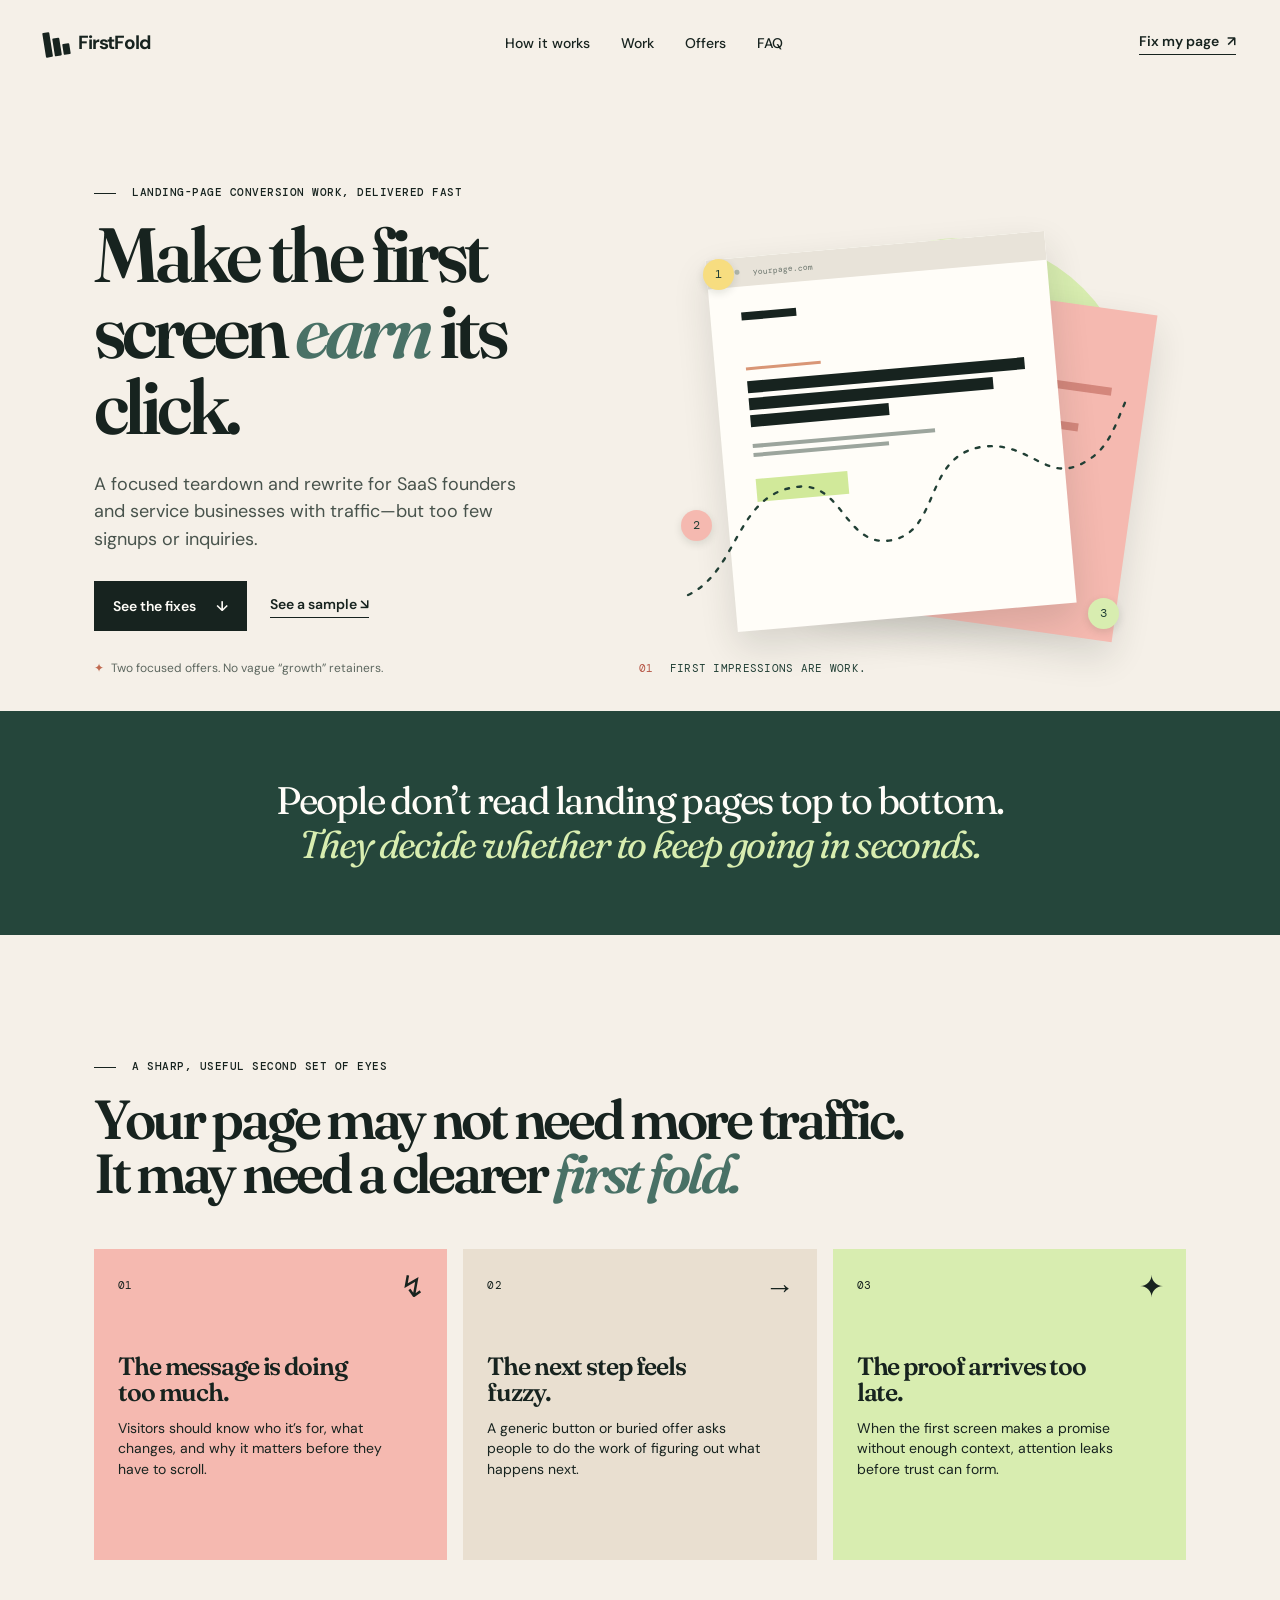
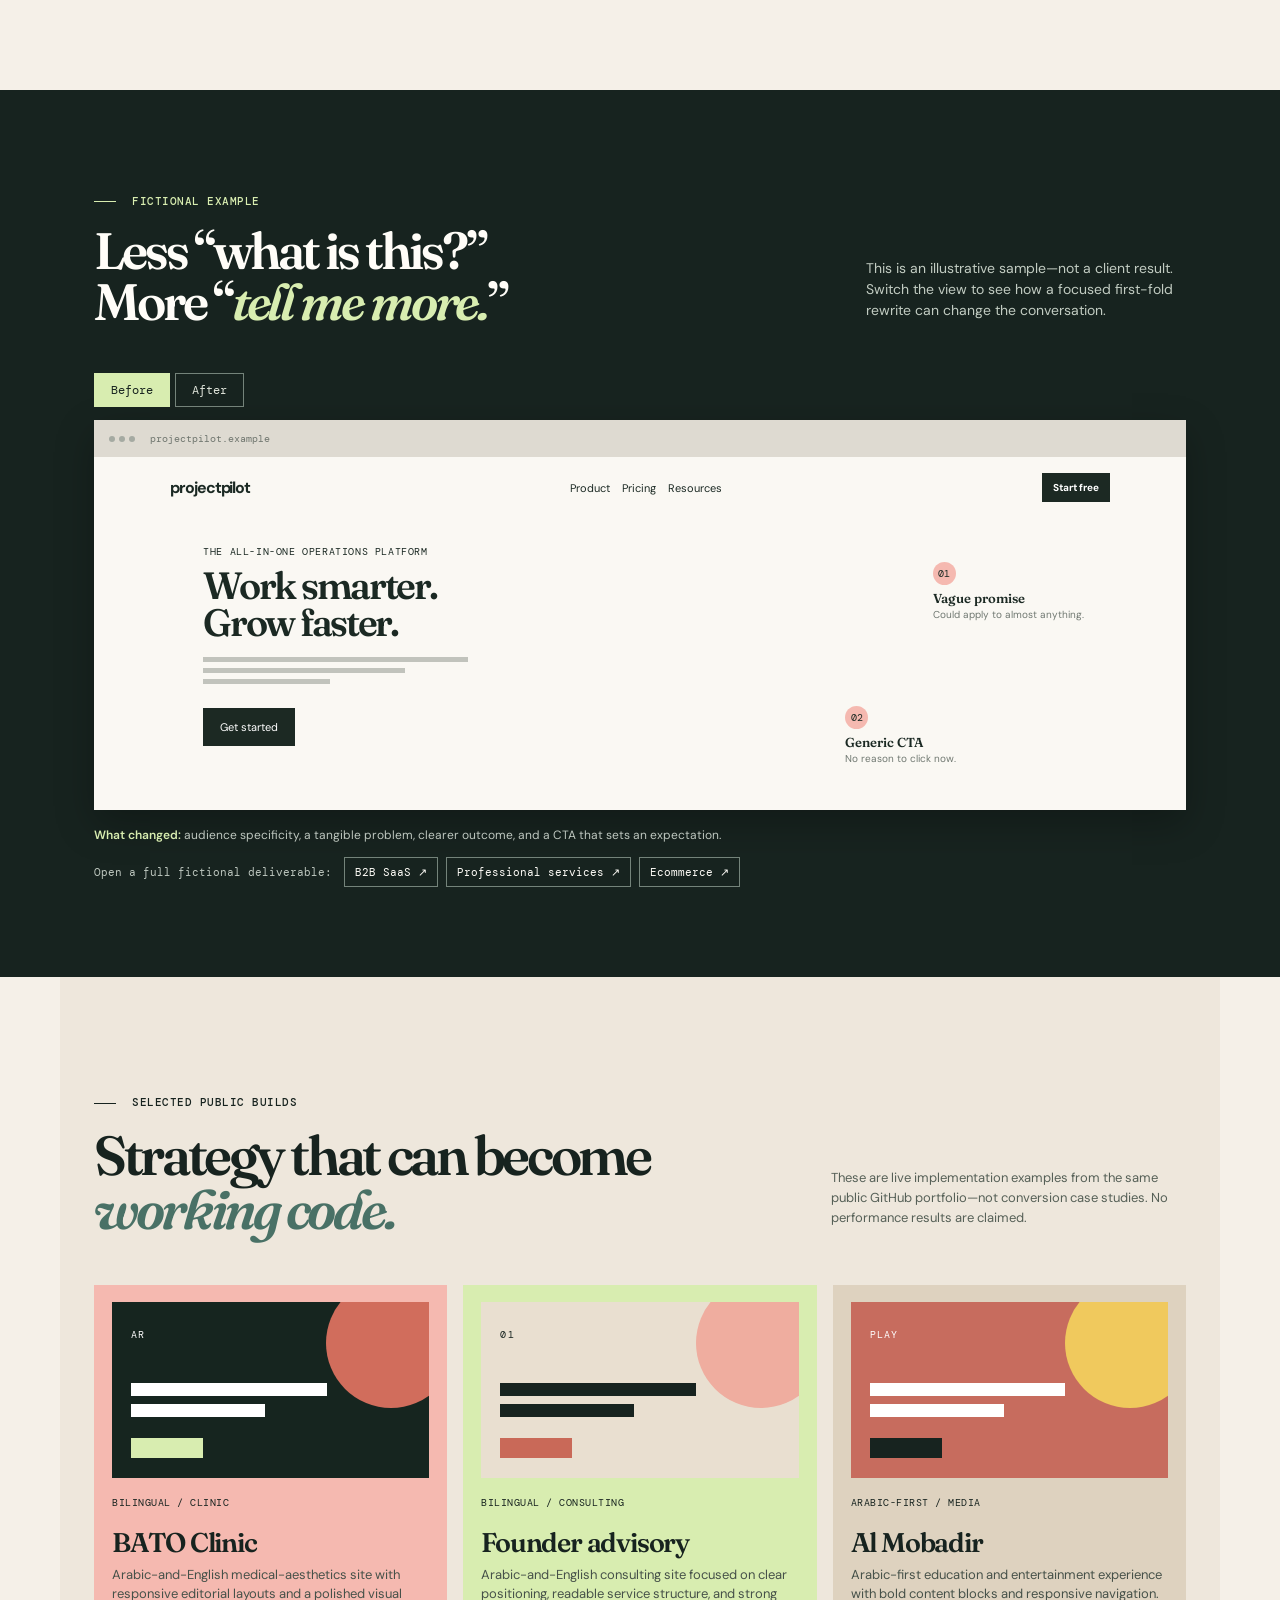
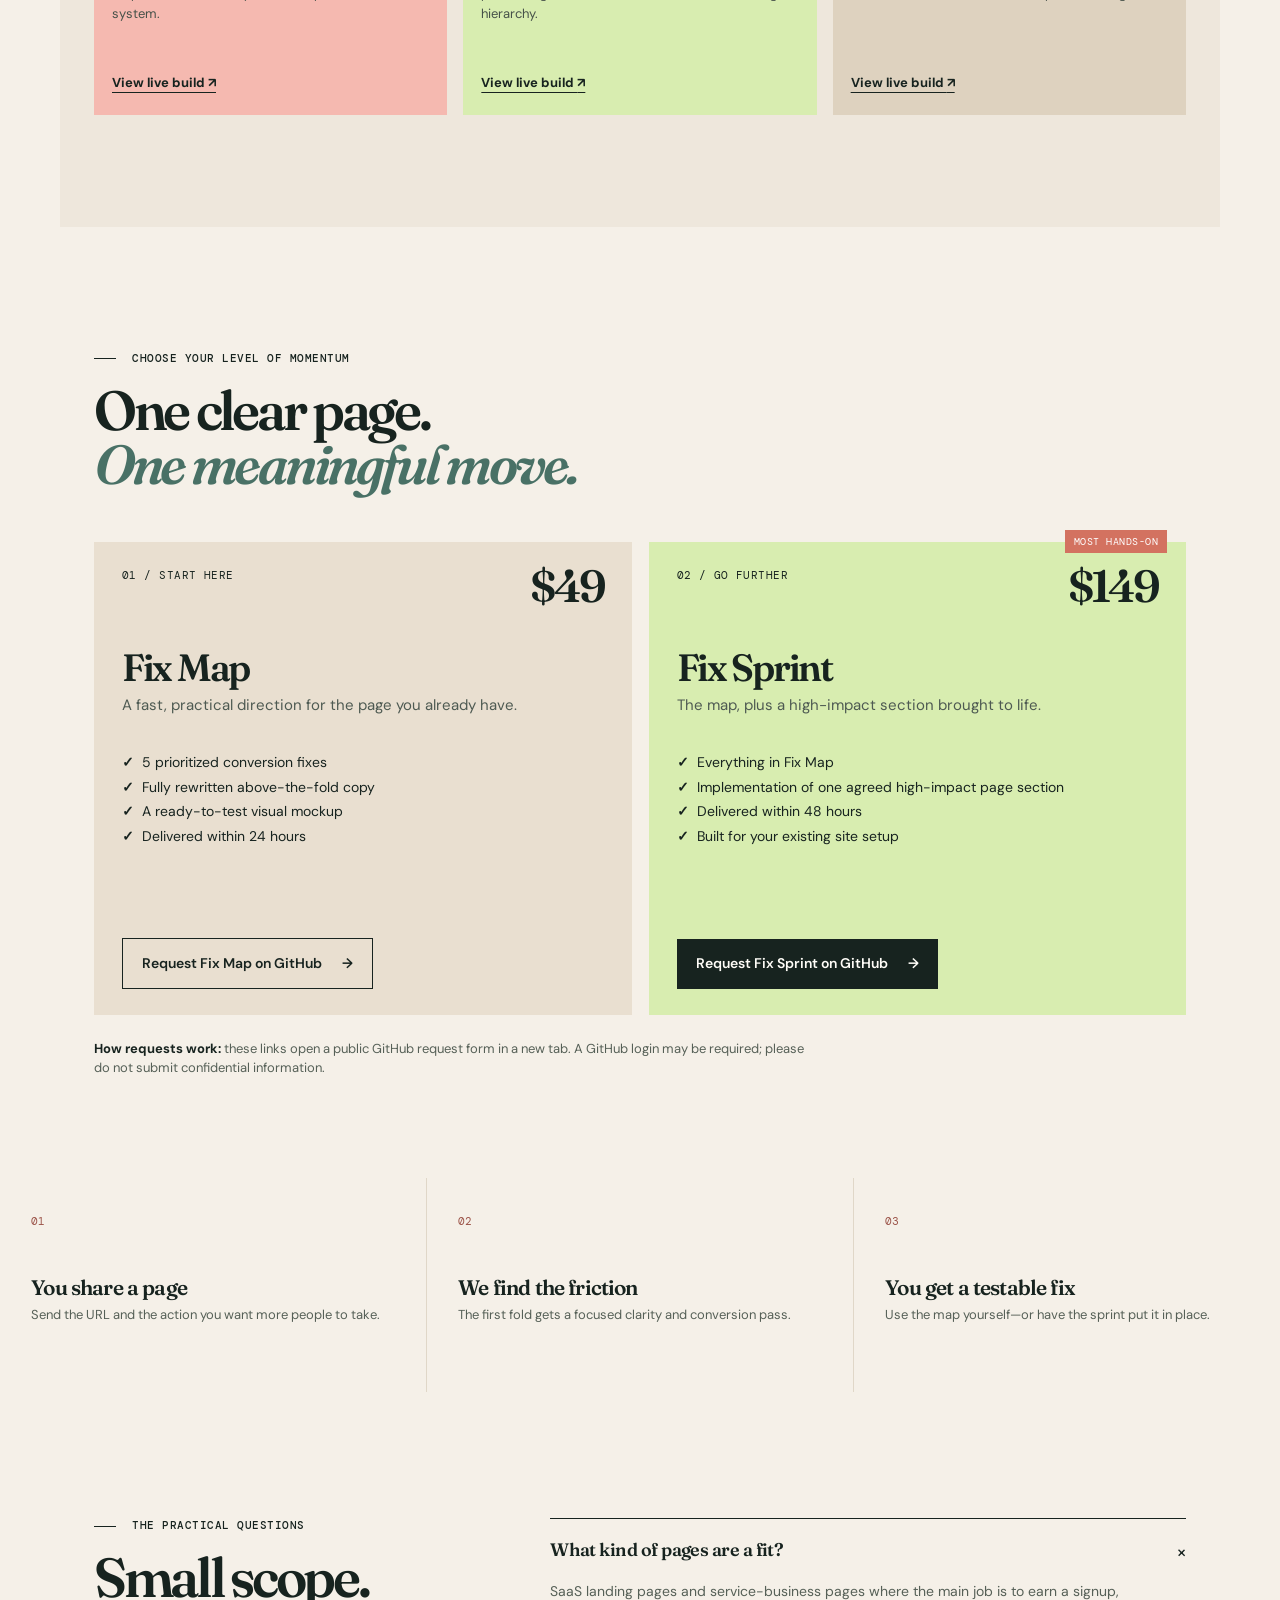
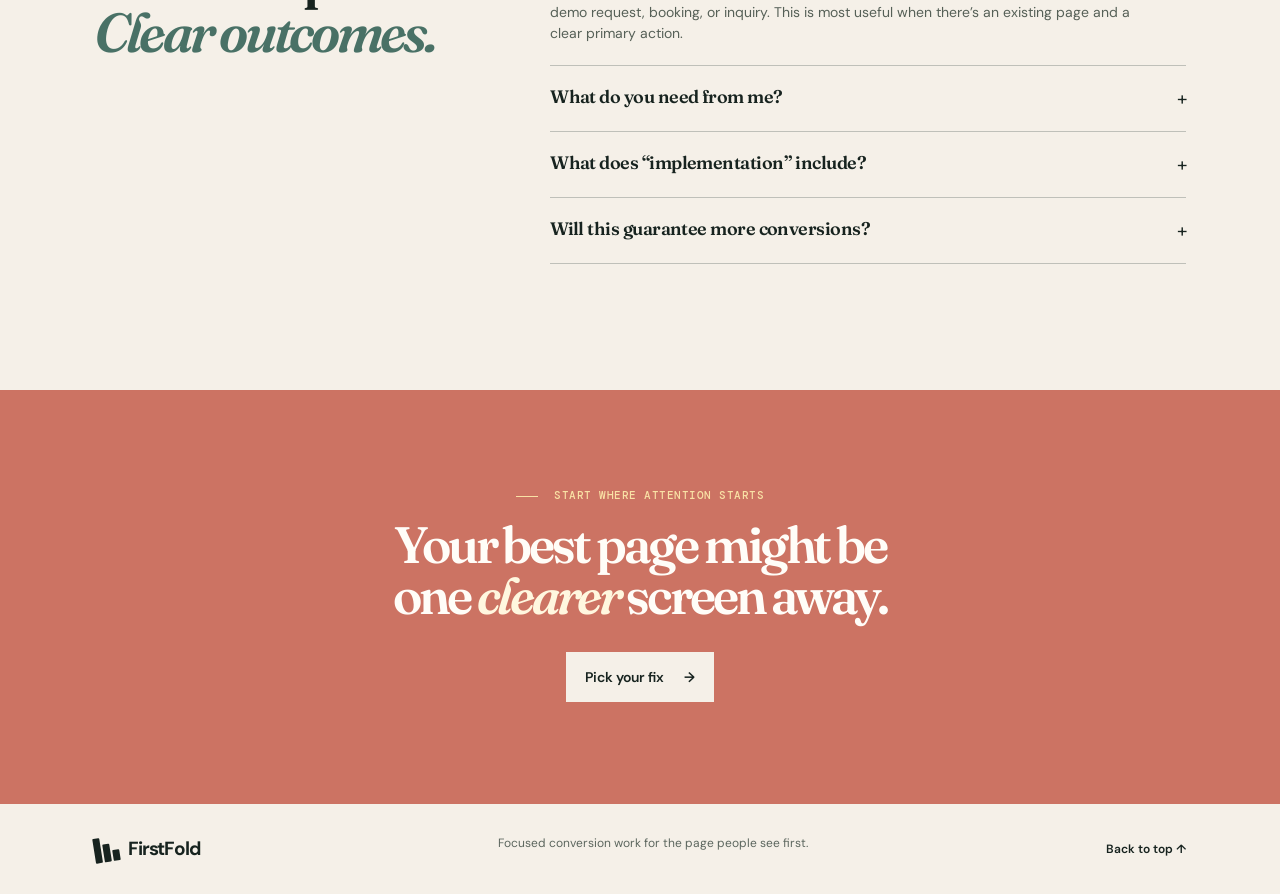
==== commit d6da0f07: "Add verified public work examples" ====
--- a/index.html
+++ b/index.html
@@ -69,6 +69,7 @@
       </a>
       <nav aria-label="Main navigation">
         <a href="#how-it-works">How it works</a>
+        <a href="#work">Work</a>
         <a href="#offers">Offers</a>
         <a href="#faq">FAQ</a>
       </nav>
@@ -186,6 +187,39 @@
         </nav>
       </section>
 
+      <section class="section build-proof" id="work">
+        <div class="build-proof-heading">
+          <div>
+            <p class="eyebrow"><span></span> Selected public builds</p>
+            <h2>Strategy that can become<br /><em>working code.</em></h2>
+          </div>
+          <p>These are live implementation examples from the same public GitHub portfolio—not conversion case studies. No performance results are claimed.</p>
+        </div>
+        <div class="build-grid">
+          <article class="build-card build-card-rose">
+            <div class="build-preview" aria-hidden="true"><span>AR</span><i></i><i></i><b></b></div>
+            <p class="build-type">BILINGUAL / CLINIC</p>
+            <h3>BATO Clinic</h3>
+            <p>Arabic-and-English medical-aesthetics site with responsive editorial layouts and a polished visual system.</p>
+            <a href="https://zaka33333-hash.github.io/bato-clinic/" target="_blank" rel="noopener noreferrer">View live build <span aria-hidden="true">↗</span></a>
+          </article>
+          <article class="build-card build-card-green">
+            <div class="build-preview build-preview-founder" aria-hidden="true"><span>01</span><i></i><i></i><b></b></div>
+            <p class="build-type">BILINGUAL / CONSULTING</p>
+            <h3>Founder advisory</h3>
+            <p>Arabic-and-English consulting site focused on clear positioning, readable service structure, and strong hierarchy.</p>
+            <a href="https://zaka33333-hash.github.io/badrshaqer-website/" target="_blank" rel="noopener noreferrer">View live build <span aria-hidden="true">↗</span></a>
+          </article>
+          <article class="build-card build-card-cream">
+            <div class="build-preview build-preview-media" aria-hidden="true"><span>PLAY</span><i></i><i></i><b></b></div>
+            <p class="build-type">ARABIC-FIRST / MEDIA</p>
+            <h3>Al Mobadir</h3>
+            <p>Arabic-first education and entertainment experience with bold content blocks and responsive navigation.</p>
+            <a href="https://zaka33333-hash.github.io/almobadir-website/" target="_blank" rel="noopener noreferrer">View live build <span aria-hidden="true">↗</span></a>
+          </article>
+        </div>
+      </section>
+
       <section class="section offers" id="offers">
         <div class="offers-heading">
           <p class="eyebrow"><span></span> Choose your level of momentum</p>
--- a/styles.css
+++ b/styles.css
@@ -61,6 +61,7 @@
 .sample-section { background: var(--ink); color: #fbf7ec; padding: 104px max(34px, calc((100vw - 1092px)/2)) 90px; }.sample-heading { display: flex; align-items: end; justify-content: space-between; gap: 45px; }.eyebrow-light { color: var(--green); }.sample-heading h2, .closing h2 { margin: 0; font-size: clamp(2.6rem, 4vw, 4.35rem); color: #fffdf8; }.sample-heading h2 em, .closing h2 em { color: var(--green); }.sample-heading > p { max-width: 320px; margin: 0 0 6px; color: #c2ccc2; font-size: 14px; }.sample-controls { margin: 46px 0 13px; display: flex; gap: 5px; }.view-toggle { border: 1px solid #74837a; color: #dfe4da; background: transparent; padding: 8px 16px; cursor: pointer; font: 12px var(--mono); }.view-toggle.is-active { background: var(--green); color: var(--ink); border-color: var(--green); }
 .sample-browser { overflow: hidden; background: #f6f3ed; color: #1b2923; min-height: 390px; box-shadow: 0 14px 36px rgba(0,0,0,.25); }.sample-browser-bar { height: 37px; padding: 0 15px; display: flex; align-items: center; gap: 15px; background: #dedad1; color: #6f756e; font: 10px var(--mono); }.sample-dots { display: flex; gap: 4px; }.sample-dots i { width: 6px; height: 6px; border-radius: 100%; background: #a5aaa2; }.sample-page { height: 353px; position: relative; background: #faf8f3; overflow: hidden; }.sample-nav { height: 61px; padding: 0 7%; display: flex; align-items: center; justify-content: space-between; font-size: 11px; }.sample-nav strong { font-size: 16px; letter-spacing: -.07em; }.sample-nav b { padding: 7px 11px; background: #1c2923; color: white; font-size: 10px; }.before-content, .after-content { position: absolute; top: 88px; left: 10%; transition: opacity .25s ease, transform .25s ease; }.before-content { max-width: 420px; }.before-content p, .after-content p { margin-bottom: 10px; font: 10px var(--mono); letter-spacing: .06em; }.before-content h3, .after-content h3 { margin-bottom: 15px; font: 600 38px/.97 var(--display); letter-spacing: -.06em; }.sample-text-lines { width: 265px; }.sample-text-lines i { display: block; height: 5px; margin: 6px 0; background: #c1c3bc; }.sample-text-lines i:nth-child(2) { width: 76%; }.sample-text-lines i:nth-child(3) { width: 48%; }.before-content button, .after-content button { border: 0; margin-top: 18px; background: #1c2923; color: white; padding: 11px 17px; font-size: 11px; }.after-content { max-width: 570px; opacity: 0; transform: translateY(10px); pointer-events: none; }.after-content h3 { font-size: 32px; }.after-copy { max-width: 460px; font-size: 13px; line-height: 1.42; }.after-content button { background: #ca6e5e; }.after-content small { display: block; margin-top: 13px; color: #6d766e; font-size: 10px; }.sample-browser.after .before-content { opacity: 0; transform: translateY(-10px); pointer-events: none; }.sample-browser.after .after-content { opacity: 1; transform: translateY(0); pointer-events: auto; }.sample-annotation { position: absolute; z-index: 2; width: 155px; font-size: 10px; line-height: 1.2; }.sample-annotation span { display: inline-grid; place-items: center; width: 23px; height: 23px; margin-bottom: 5px; background: var(--rose); border-radius: 50%; font: 10px var(--mono); }.sample-annotation strong { display: block; font: 600 13px var(--display); }.sample-annotation p { margin: 3px 0; color: #707871; }.annotation-one { top: 105px; right: 9%; }.annotation-two { bottom: 42px; right: 17%; }.sample-browser.after .annotation-one span, .sample-browser.after .annotation-two span { background: var(--green); }.sample-caption { margin: 16px 0 0; color: #bec7bf; font-size: 12px; }.sample-caption span { color: var(--green); font-weight: 600; }
 .sample-library { margin-top: 13px; display: flex; flex-wrap: wrap; align-items: center; gap: 8px; font: 11px var(--mono); }.sample-library > span { margin-right: 4px; color: #bec7bf; }.sample-library a { border: 1px solid #74837a; padding: 7px 10px; color: #fffdf8; text-decoration: none; }.sample-library a:hover, .sample-library a:focus-visible { border-color: var(--green); background: var(--green); color: var(--ink); }
+.build-proof { padding-top: 118px; padding-bottom: 112px; background: #eee7dc; }.build-proof-heading { display: flex; align-items: end; justify-content: space-between; gap: 44px; margin-bottom: 48px; }.build-proof-heading h2 { margin: 0; font-size: clamp(2.65rem, 4.3vw, 4.55rem); }.build-proof-heading > p { max-width: 355px; margin: 0 0 8px; color: #566057; font-size: 13px; line-height: 1.55; }.build-grid { display: grid; grid-template-columns: repeat(3,1fr); gap: 16px; }.build-card { min-height: 430px; padding: 17px 18px 22px; display: flex; flex-direction: column; }.build-card-rose { background: var(--rose); }.build-card-green { background: var(--green); }.build-card-cream { background: #ded2bf; }.build-preview { position: relative; height: 176px; overflow: hidden; padding: 19px; background: #16251f; color: #fff; }.build-preview::after { content: ""; position: absolute; width: 130px; height: 130px; right: -27px; top: -24px; border-radius: 50%; background: #d16d5c; }.build-preview span { position: relative; z-index: 1; font: 10px var(--mono); letter-spacing: .12em; }.build-preview i { position: relative; z-index: 1; display: block; width: 70%; height: 13px; margin-top: 38px; background: #fff; }.build-preview i + i { width: 48%; margin-top: 8px; }.build-preview b { position: absolute; z-index: 1; left: 19px; bottom: 20px; width: 72px; height: 20px; background: var(--green); }.build-preview-founder { background: #e9dfd0; color: var(--ink); }.build-preview-founder::after { background: #efad9f; }.build-preview-founder i { background: var(--ink); }.build-preview-founder b { background: #c96958; }.build-preview-media { background: #c76c5e; }.build-preview-media::after { background: #f0c95d; }.build-preview-media b { background: #17231f; }.build-type { margin: 18px 0 0; font: 10px var(--mono); letter-spacing: .05em; }.build-card h3 { margin: 20px 0 9px; font: 600 27px/1 var(--display); letter-spacing: -.045em; }.build-card > p:not(.build-type) { margin: 0; color: #465149; font-size: 13px; line-height: 1.5; }.build-card > a { margin-top: auto; padding-top: 22px; color: var(--ink); font-size: 13px; font-weight: 700; text-decoration: underline; text-underline-offset: 5px; }
 .offers { padding-top: 124px; padding-bottom: 100px; }.offers-heading h2 { margin-bottom: 50px; }.offer-grid { display: grid; grid-template-columns: repeat(2,1fr); gap: 17px; }.offer-card { min-height: 473px; position: relative; padding: 26px 28px; background: #e9dfd0; display: flex; flex-direction: column; }.offer-featured { background: var(--green); }.offer-top { display: flex; justify-content: space-between; align-items: start; }.offer-price { font: 600 45px/.8 var(--display); letter-spacing: -.07em; }.offer-card h3 { margin: 45px 0 7px; font: 600 38px/1 var(--display); letter-spacing: -.06em; }.offer-summary { color: #4e5a52; font-size: 15px; }.offer-card ul { list-style: none; padding: 0; margin: 19px 0 25px; font-size: 14px; line-height: 1.75; }.offer-card li::before { content: "✓"; margin-right: 8px; font-weight: 700; }.offer-card .button { margin-top: auto; align-self: flex-start; }.popular-tag { position: absolute; top: -12px; right: 19px; padding: 5px 9px; background: #d37260; color: white; font: 10px var(--mono); letter-spacing: .05em; }.checkout-status { margin-top: 22px; border: 1px solid #c6a956; padding: 13px 17px; background: #fff8d9; color: #4a3a10; font-size: 14px; }.checkout-status[hidden] { display: none; }
 .process-strip { background: #e0d7c8; display: grid; grid-template-columns: repeat(3,1fr); gap: 1px; }.process-strip > div { min-height: 214px; padding: 30px max(27px, calc((100vw - 1092px)/6)); background: var(--cream); }.process-strip span { font: 11px var(--mono); color: #9c5449; }.process-strip strong { display: block; margin: 45px 0 7px; font: 600 21px/1 var(--display); letter-spacing: -.04em; }.process-strip p { margin: 0; font-size: 13px; color: #566057; }
 .faq { padding-top: 126px; padding-bottom: 126px; display: grid; grid-template-columns: .77fr 1.23fr; gap: 58px; }.faq h2 { margin-bottom: 0; }.faq-list { border-top: 1px solid var(--ink); }.faq details { border-bottom: 1px solid #bfc0b9; }.faq summary { padding: 20px 0; display: flex; justify-content: space-between; gap: 12px; list-style: none; cursor: pointer; font: 600 18px/1.25 var(--display); letter-spacing: -.03em; }.faq summary::-webkit-details-marker { display: none; }.faq summary span { font: 19px var(--sans); transition: transform .15s; }.faq details[open] summary span { transform: rotate(45deg); }.faq details p { max-width: 610px; margin: -3px 32px 21px 0; color: #566057; font-size: 14px; }
@@ -68,6 +69,6 @@
 footer { max-width: 1160px; margin: auto; padding: 30px 34px; display: flex; align-items: center; justify-content: space-between; font-size: 12px; color: #5c665e; }footer .brand { color: var(--ink); } footer > a:last-child { color: var(--ink); font-weight: 600; }
 .request-path { max-width: 720px; margin: 24px 0 0; color: #566057; font-size: 13px; line-height: 1.5; }.request-path strong { color: var(--ink); }
 @media (max-width: 760px) { .site-header { height: 69px; padding: 0 20px; } nav { display: none; }.header-cta { font-size: 12px; }.section { padding-left: 20px; padding-right: 20px; }.hero { min-height: 0; padding-top: 51px; padding-bottom: 58px; grid-template-columns: 1fr; gap: 20px; }.hero-visual { min-height: 390px; transform: scale(.88); transform-origin: top center; margin-bottom: -40px; }.sun-disc { right: 7%; }.paper-front { right: 18%; }.paper-back { right: 2%; } h1 { font-size: clamp(3.25rem, 15vw, 4.6rem); }.hero-lede { font-size: 16px; }.problem-band { padding: 50px 20px; }.diagnosis, .offers { padding-top: 79px; padding-bottom: 80px; }.section-intro h2, .offers-heading h2, .faq h2 { margin-bottom: 33px; }.diagnosis-grid, .offer-grid { grid-template-columns: 1fr; }.diagnosis-card { min-height: 256px; }.sample-section { padding: 75px 20px 65px; }.sample-heading { display: block; }.sample-heading > p { margin-top: 22px; }.sample-controls { margin-top: 31px; }.sample-page { height: 395px; }.sample-nav { padding: 0 5%; }.sample-nav span { display: none; }.before-content, .after-content { top: 91px; left: 7%; }.before-content h3 { font-size: 32px; }.after-content h3 { font-size: 26px; }.after-copy { max-width: 285px; }.sample-annotation { width: 100px; }.annotation-one { top: 254px; right: 7%; }.annotation-two { bottom: 14px; right: 8%; }.sample-caption { line-height: 1.5; }.offer-card { min-height: 440px; }.process-strip { grid-template-columns: 1fr; }.process-strip > div { min-height: 170px; padding: 27px 20px; }.process-strip strong { margin-top: 27px; }.faq { padding-top: 80px; padding-bottom: 80px; grid-template-columns: 1fr; gap: 35px; }.closing { padding: 77px 20px; } footer { padding: 25px 20px; flex-wrap: wrap; gap: 13px; } footer p { order: 3; width: 100%; margin: 0; } }
-@media (max-width: 760px) { .sample-library { display: flex; } }
+@media (max-width: 760px) { .sample-library { display: flex; }.build-proof { padding-top: 76px; padding-bottom: 72px; }.build-proof-heading { display: block; margin-bottom: 32px; }.build-proof-heading > p { margin-top: 20px; }.build-grid { grid-template-columns: 1fr; }.build-card { min-height: 390px; } }
 @media (max-width: 420px) { .hero-visual { transform: scale(.73); margin: -20px -50px -96px; }.paper-front { right: 20%; }.sample-nav b { padding: 6px; }.sample-annotation { display: none; }.sample-page { height: 365px; }.after-content h3 { font-size: 23px; } }
 @media (prefers-reduced-motion: reduce) { html { scroll-behavior: auto; } *, *::before, *::after { transition-duration: .01ms !important; animation-duration: .01ms !important; } }
